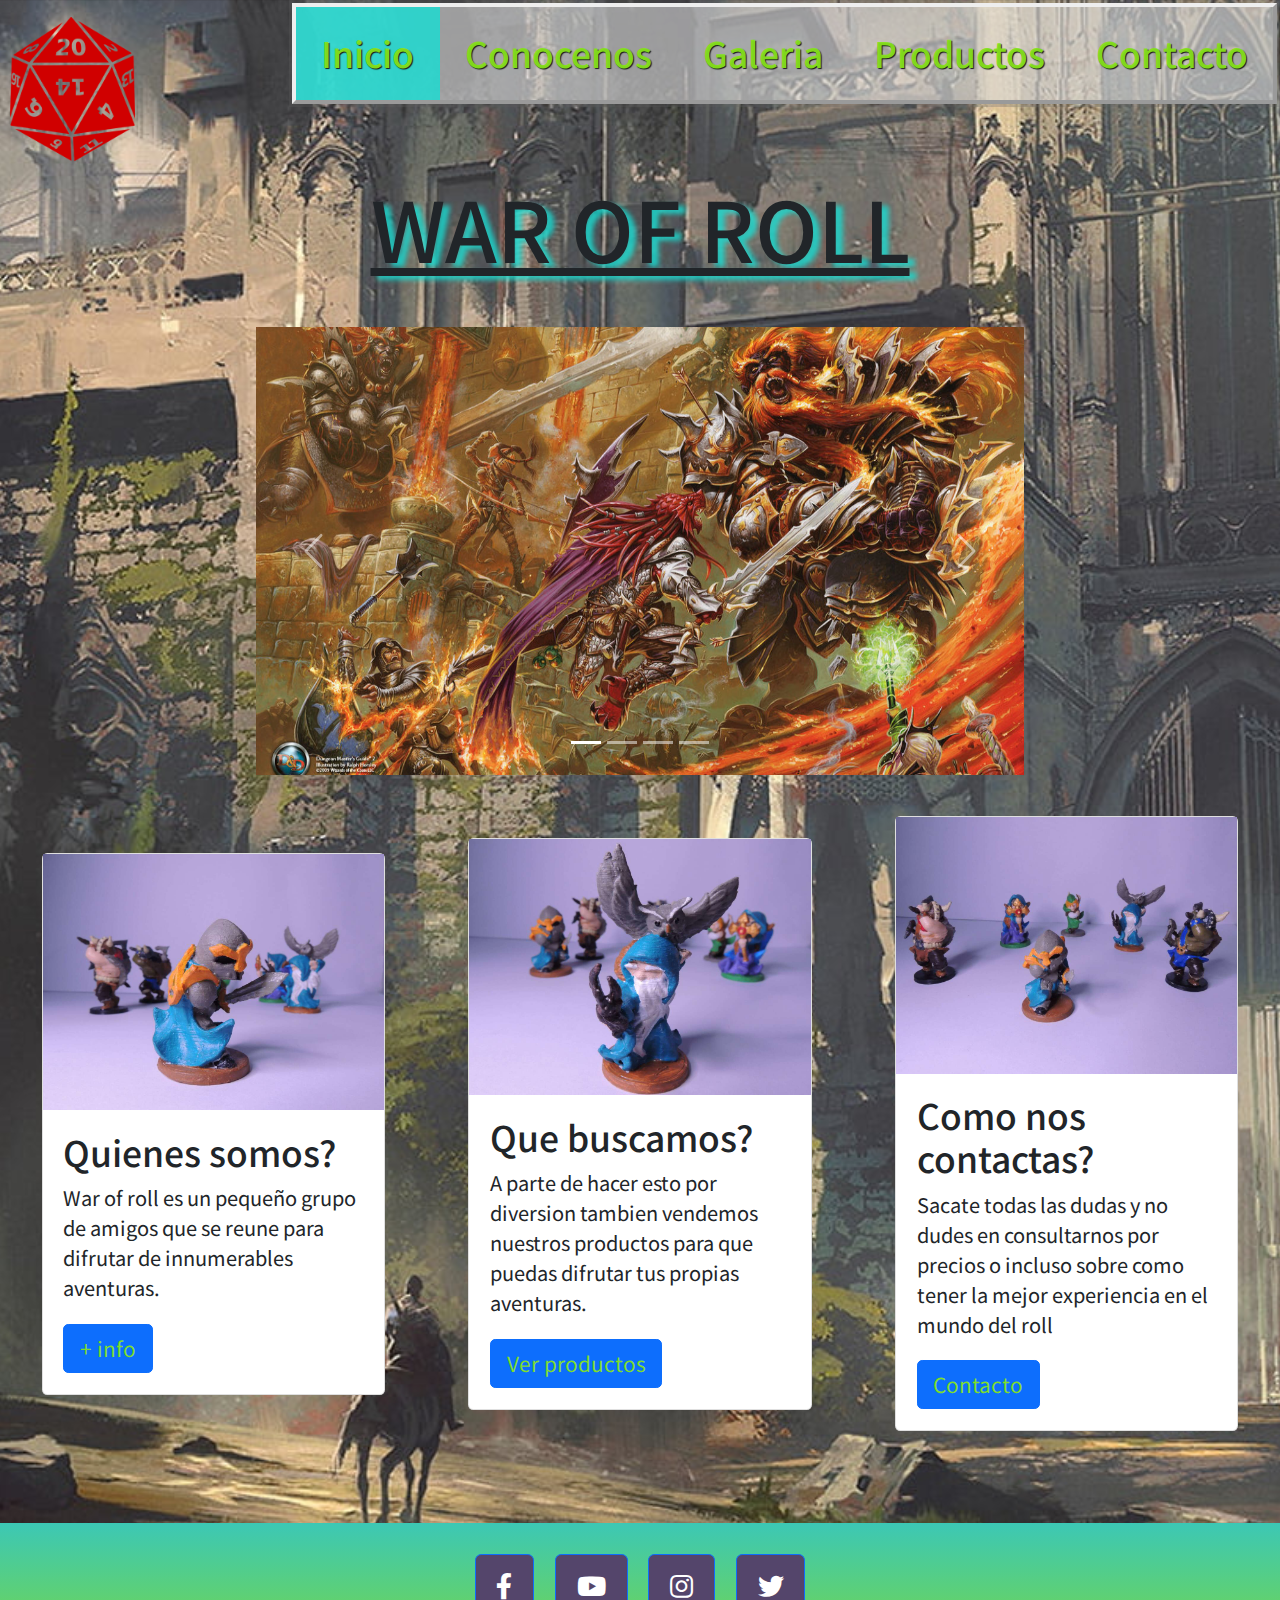
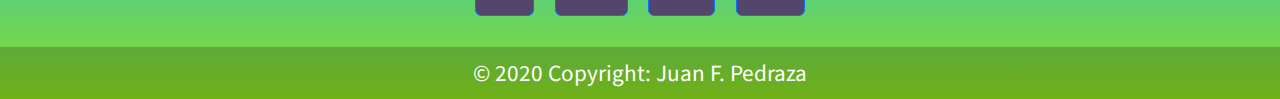
==== index.html @ 994c442a "se corrigio la galeria, y se hizo mas visible su titulo" ====
<!DOCTYPE html>
<html lang="en">
<head>
<meta charset="UTF-8">
<meta http-equiv="X-UA-Compatible" content="IE=edge">
<!-- Google / Search Engine Tags -->
<meta itemprop="name" content="War of Roll - La guerra de la suerte">
<meta itemprop="description" content="Somos War of Roll, un grupo de amigos que al tirar los dados se convierten en aventureros. Te invitamos a probar suerte y conocer nuestros productos.">
<meta itemprop="image" content="https://cdn.hobbyconsolas.com/sites/navi.axelspringer.es/public/media/image/2020/11/dungeons-and-dragons-2121663.jpg">
<!-- Facebook Meta Tags -->
<meta property="og:url" content="https://polibyus.github.io/War-of-Roll/index.html">
<meta property="og:type" content="website">
<meta property="og:title" content="War of Roll - La guerra de la suerte">
<meta property="og:description" content="Somos War of Roll, un grupo de amigos que al tirar los dados se convierten en aventureros. Te invitamos a probar suerte y conocer nuestros productos.">
<meta property="og:image" content="https://cdn.hobbyconsolas.com/sites/navi.axelspringer.es/public/media/image/2020/11/dungeons-and-dragons-2121663.jpg">
<!-- Twitter Meta Tags -->
<meta name="twitter:card" content="summary_large_image">
<meta name="twitter:title" content="War of Roll - La guerra de la suerte">
<meta name="twitter:description" content="Somos War of Roll, un grupo de amigos que al tirar los dados se convierten en aventureros. Te invitamos a probar suerte y conocer nuestros productos.">
<meta name="twitter:image" content="https://cdn.hobbyconsolas.com/sites/navi.axelspringer.es/public/media/image/2020/11/dungeons-and-dragons-2121663.jpg">

<meta name="keywords"  content="roll, diversion, d&d, dungeons, dados, figuras, suerte, dados,azar, suerte, aventura, rpg, personaje, argentina, dungeonsanddragons, ace, adventure, tabletop, buenosaires, juegoderol, geek, boardgame, arte, photoshoot, lucky, wargame">
<meta name="viewport" content="width=device-width, initial-scale=1.0">
<!-- Bootstrap local -->
<link rel="stylesheet" href="css/bootstrap.css"> 
<!-- Mi hoja de estilo -->
<link rel="stylesheet" href="css/main.css">
<!-- Font awesome -->
<link rel="stylesheet" href="https://use.fontawesome.com/releases/v5.11.2/css/all.css">
<!-- Fuentes de google -->
<link rel="preconnect" href="https://fonts.googleapis.com">
<link rel="preconnect" href="https://fonts.gstatic.com" crossorigin>
<link href="https://fonts.googleapis.com/css2?family=Noto+Sans+JP&display=swap" rel="stylesheet">
<!-- Titulo de pestaña -->
<title>War of Roll - La Guerra de la Suerte</title> 
</head>

<body>
  <!-- Encabezado logo a la izquierda, menu a la derecha -->
      <header>
          <a  class="navbar-brand" href="index.html"> <img id="logotipo" src="img/logotipo.png" alt="Logotipo del proyecto"> </a>
          <nav class="navbar navbar-expand-lg navbar-light bg-light" id="menu-fixed" >
              <div class="fondo-transparente">                
                  <button class="navbar-toggler" type="button" data-bs-toggle="collapse" data-bs-target="#navbarNavDropdown" aria-controls="navbarNavDropdown" aria-expanded="false" aria-label="Toggle navigation">
                      <span class="navbar-toggler-icon"></span>
                  </button>
                  <div class="collapse navbar-collapse" id="navbarNavDropdown">
                      <ul class="navbar-nav">
                          <li class="nav-item active">
                              <a class="nav-link" href="index.html"> <h3 class="menu-fixed__nav">Inicio</h3> </a>
                          </li>
                          <li class="nav-item">
                              <a class="nav-link" href="html/conocenos.html"> <h3 class="menu-fixed__nav">Conocenos</h3> </a>
                          </li>
                          <li class="nav-item">
                              <a class="nav-link" href="html/media.html"> <h3 class="menu-fixed__nav">Galeria</h3> </a>
                          </li>
                          <li class="nav-item dropdown">
                              <a class="nav-link" href="#" id="navbarDropdownMenuLink" role="button" data-bs-toggle="dropdown" aria-expanded="false">
                                 <h3 class="menu-fixed__nav">Productos</h3>
                              </a>
                              <ul id="submenu" class="dropdown-menu" aria-labelledby="navbarDropdownMenuLink">
                                  <li><a class="dropdown-item" href="#"> <h3>Humanos</h3></a></li> 
                                  <li><a class="dropdown-item" href="#"> <h3>Orcos</h3> </a></li>
                                  <li><a class="dropdown-item" href="#"> <h3>Dragones</h3> </a></li>
                              </ul>                
                          </li>
                          <li class="nav-item">
                              <a class="nav-link" href="html/contacto.html"> <h3 class="menu-fixed__nav">Contacto</h3> </a></li>
                      </ul>
                  </div>
              </div>
          </nav>
  
      </header>
  <!-- Fin de encabezado -->

<h1 class="titulo" >WAR OF ROLL</h1>

<section class="section-home">
<!-- Imagen de inicio -->
<div id="carouselExampleIndicators" class="carousel slide" data-bs-ride="carousel">
    <div class="carousel-indicators">
      <button type="button" data-bs-target="#carouselExampleIndicators" data-bs-slide-to="0" class="active" aria-current="true" aria-label="Slide 1"></button>
      <button type="button" data-bs-target="#carouselExampleIndicators" data-bs-slide-to="1" aria-label="Slide 2"></button>
      <button type="button" data-bs-target="#carouselExampleIndicators" data-bs-slide-to="2" aria-label="Slide 3"></button>
      <button type="button" data-bs-target="#carouselExampleIndicators" data-bs-slide-to="3" aria-label="Slide 4"></button>
    </div>
    <div class="carousel-inner">
      <div class="carousel-item active" data-bs-interval="3000">
        <img src="img/inicio (1).png" class="d-block img-fluid" alt="Imagen pelea inicio">
      </div>
      <div class="carousel-item" data-bs-interval="3000">
        <img src="img/inicio (2).png" class="d-block img-fluid" alt="Imagen pelea inicio">
      </div>
      <div class="carousel-item" data-bs-interval="3000">
        <img src="img/inicio (3).png" class="d-block img-fluid" alt="Imagen pelea inicio">
      </div>
      <div class="carousel-item" data-bs-interval="3000">
        <img src="img/inicio (4).png" class="d-block img-fluid" alt="Imagen pelea inicio">
      </div>
    </div>
    <button class="carousel-control-prev" type="button" data-bs-target="#carouselExampleIndicators" data-bs-slide="prev">
      <span class="carousel-control-prev-icon" aria-hidden="true"></span>
      <span class="visually-hidden">Previous</span>
    </button>
    <button class="carousel-control-next" type="button" data-bs-target="#carouselExampleIndicators" data-bs-slide="next">
      <span class="carousel-control-next-icon" aria-hidden="true"></span>
      <span class="visually-hidden">Next</span>
    </button>
  </div>
</section>

<!-- Cards con explicacion -->

<section class="cards-flex"> 
<div class="card card-fix";>
  <img class="img-fluid" src="img/galeria/img (1).jpg" alt="Imagen tarjeta quienes somos?">
  <div class="card-body">
    <h3 class="card-title">Quienes somos?</h3>
    <p class="card-text">War of roll es un pequeño grupo de amigos que se reune para difrutar de innumerables aventuras.</p>
    <a href="html/conocenos.html" class="btn btn-primary" data-toggle="modal" data-target="#mas-info">+ info</a>
  </div>
</div>

<div class="card card-fix">
  <img class="img-fluid" src="img/galeria/img (2).jpg" alt="Imagen tarjeta venta">
  <div class="card-body">
    <h3 class="card-title">Que buscamos?</h3>
    <p class="card-text">A parte de hacer esto por diversion tambien vendemos nuestros productos para que puedas difrutar tus propias aventuras.</p>
    <a href="#" class="btn btn-primary">Ver productos</a>
  </div>
</div>

<div class="card card-fix">
  <img class="img-fluid" src="img/galeria/img (3).jpg" alt="Imagen tarjeta contacto">
  <div class="card-body">
    <h3 class="card-title">Como nos contactas?</h3>
    <p class="card-text">Sacate todas las dudas y no dudes en consultarnos por precios o incluso sobre como tener la mejor experiencia en el mundo del roll</p>
    <a href="html/contacto.html" class="btn btn-primary">Contacto</a>
  </div>
</div>

</section>
<!-- Pie de pagina -->
<div class="">
<footer class="text-center text-lg-start" style="background-color: #db6930;">
  <div class="container d-flex justify-content-center py-4">
    <button type="button" class="btn btn-primary btn-lg btn-floating mx-2" style="background-color: #54456b;">
      <i class="fab fa-facebook-f"></i>
    </button>
    <button type="button" class="btn btn-primary btn-lg btn-floating mx-2" style="background-color: #54456b;">
      <i class="fab fa-youtube"></i>
    </button>
    <button type="button" class="btn btn-primary btn-lg btn-floating mx-2" style="background-color: #54456b;">
      <i class="fab fa-instagram"></i>
    </button>
    <button type="button" class="btn btn-primary btn-lg btn-floating mx-2" style="background-color: #54456b;">
      <i class="fab fa-twitter"></i>
    </button>
  </div>

  <!-- Copyright -->
  <div class="text-center text-white p-2" style="background-color: rgba(0, 0, 0, 0.2);">
    © 2020 Copyright:
    <a class="text-white" href="https://github.com/Polibyus">Juan F. Pedraza</a>
  </div>
  <!-- Copyright -->
</footer>
</div>
<!-- Fin de pie de pagina -->


<!-- JS Bootstrap -->
<script src="https://cdn.jsdelivr.net/npm/@popperjs/core@2.9.3/dist/umd/popper.min.js" integrity="sha384-eMNCOe7tC1doHpGoWe/6oMVemdAVTMs2xqW4mwXrXsW0L84Iytr2wi5v2QjrP/xp" crossorigin="anonymous"></script>
<script src="https://cdn.jsdelivr.net/npm/bootstrap@5.1.0/dist/js/bootstrap.min.js" integrity="sha384-cn7l7gDp0eyniUwwAZgrzD06kc/tftFf19TOAs2zVinnD/C7E91j9yyk5//jjpt/" crossorigin="anonymous"></script>


</body>
</html>
---- css/main.css ----
html {
  font-size: 130%; }

* {
  margin: 0px;
  padding: 0px; }

/* Estilo general del sitio */
body {
  background-image: url(../img/background.jpg);
  background-position: center;
  background-size: cover;
  font-family: 'Noto Sans JP', sans-serif; }

/* un fondo generico para elementos que deja ver la imagen de atras */
.fondo-transparente {
  background-color: rgba(255, 255, 255, 0.479);
  border: 4px solid;
  border-style: outset; }

/* Estilos del header y menu */
header {
  display: flex; }

/* Logo ubicado a la izquierda */
#logotipo {
  width: 125px;
  height: 144px;
  animation-name: rotarLogo;
  animation-duration: 3s;
  animation-iteration-count: infinite;
  animation-timing-function: linear;
  margin: 10px; }

/* Animacion de logotipo */
@keyframes rotarLogo {
  0% {
    transform: rotate(0deg); }
  100% {
    transform: rotate(360deg); } }

/* listado/nav para el menu */
#menu-fixed {
  margin: 0px;
  padding: 3px;
  list-style-type: none;
  display: flex;
  flex-flow: row;
  position: absolute;
  top: 0%;
  right: 0%; }

.menu-fixed__nav {
  color: rgba(135, 228, 28, 0.938);
  margin: 15px;
  text-shadow: 1px 1px 1px #181818; }

#menu-fixed li:hover {
  color: rgba(135, 228, 28, 0.938);
  background-color: rgba(24, 221, 211, 0.815);
  text-shadow: 1px 1px 1px #181818; }

#submenu ul {
  padding: 10px;
  list-style-type: none;
  background-color: rgba(24, 221, 211, 0.815);
  display: none;
  position: absolute; }

#submenu ul li {
  font-size: 1em;
  padding: 10px;
  list-style-type: none;
  background-color: rgba(24, 221, 211, 0.815); }

/* Fin de menu */
/* active para hacer saber en que pag esta */
.active {
  background-color: rgba(24, 221, 211, 0.815); }

/* dejar los links sin subrayado */
a {
  text-decoration: none; }

a:link {
  color: rgba(135, 228, 28, 0.938); }

a:visited {
  color: rgba(135, 228, 28, 0.938); }

/* no hacer llamativo el footer */
footer {
  background-image: linear-gradient(to bottom, rgba(24, 221, 211, 0.815), rgba(135, 228, 28, 0.938));
  margin-top: 50px; }

/* redes visibles a la izquierda */
#redes {
  flex-flow: row;
  position: fixed;
  bottom: 0%; }

/* emprolijar redes */
.logo-redes {
  padding-left: 5px;
  margin: 8px; }

.contacto {
  display: flex;
  flex-direction: column;
  flex-wrap: wrap;
  margin: 50px;
  justify-content: space-around;
  align-items: center; }

/* imagen heraldo*/
.contacto-img {
  width: 100%;
  height: 100%; }

.container-contact {
  background: #faf3f3;
  box-sizing: border-box;
  border-radius: 20px; }

@media all and (min-width: 320px) {
  .container-contact {
    width: 100%; } }

@media all and (min-width: 768px) {
  .container-contact {
    width: 80%; } }

@media all and (min-width: 1024px) {
  .container-contact {
    width: 50%; } }

.text-muted {
  font-size: 13px;
  font-weight: bold; }

.form-title {
  font-weight: bold; }

.form-group label {
  font-size: 11px;
  font-weight: bold;
  padding-left: 5px;
  color: #828282; }

.form-control {
  border: none;
  border-radius: 20px;
  background: rgba(165, 147, 69, 0.075);
  box-shadow: 0px 1px 1px 1px rgba(0, 0, 0, 0.2); }

.btn-c {
  width: 100%;
  font-size: 12px;
  margin-top: 10px;
  background-color: rgba(56, 147, 243, 0.67);
  text-align: center;
  border-radius: 5px; }

.form-control:focus {
  color: #495057;
  border-color: #faf3f3;
  outline: 0;
  box-shadow: 0 1px 1px 1px rgba(0, 123, 255, 0.25); }

ul {
  list-style: none;
  display: flex;
  flex-wrap: wrap;
  padding: 0%;
  margin: 0%; }

.social-contact {
  margin: 20px; }

.social-icon {
  margin: 5px;
  height: 70px;
  width: 70px;
  display: flex;
  justify-content: center;
  align-items: center;
  color: #fff;
  font-size: 27px;
  cursor: pointer; }

.social-twitter {
  background-color: #55acee; }

.social-facebook {
  background-color: #3b5999; }

.social-linkedin {
  background-color: #0077B5; }

.social-google {
  background-color: #dd4b39; }

.social-instagram {
  background-color: #dd4b39; }

.social-icon i {
  transition: 0.4s all; }

.social-icon:hover i {
  transform: scale(1.4); }

@media all and (min-width: 320px) {
  .section-info {
    display: flex;
    flex-direction: column;
    align-items: center; }
  .section-info__description {
    margin: 0px;
    width: 70%;
    display: flex;
    flex-direction: column;
    align-items: center; } }

@media all and (min-width: 768px) {
  .section-info {
    display: flex;
    flex-direction: column;
    align-items: center; }
  .section-info__description {
    margin: 2rem;
    width: 50%;
    display: flex;
    flex-direction: column;
    align-items: center; } }

@media all and (min-width: 1024px) {
  .section-info {
    display: flex;
    flex-direction: row;
    justify-content: space-around;
    align-items: center; }
  .section-info__description {
    width: 50%;
    display: flex;
    flex-direction: column;
    align-items: center; } }

.section-info__img {
  width: 200px;
  height: 200px;
  border-radius: 200px;
  transition: all 1s; }

.section-info__img:hover {
  width: 250px;
  height: 250px; }

.section-info__text {
  padding: 5px;
  background-color: rgba(62, 143, 168, 0.616);
  border: 2px solid black;
  margin: 10px; }

/* fin de personajes */
/* estilo al boton de volver atras */
.boton-home {
  color: #faf3f3;
  font-size: 0.8em;
  margin: 20px;
  background-color: rgba(24, 221, 211, 0.815);
  border: 2px solid #630404;
  border-radius: 5px;
  padding: 10px;
  text-transform: uppercase;
  text-decoration: none;
  transition: all 1s; }

/* accion de mouse sobre el boton menu */
.boton-home:hover {
  font-size: 0.9em;
  background-color: rgba(0, 82, 3, 0.918); }

/* estilizar botones */
input[type=submit], [type=reset] {
  background-color: rgba(135, 228, 28, 0.938);
  color: #faf3f3;
  padding: 12px 20px;
  border: none;
  border-radius: 4px;
  margin: 3px; }

input[type=button] {
  display: none; }

#contacto_form label {
  color: #faf3f3;
  text-shadow: 2px 1px 1.5px rgba(0, 82, 3, 0.918);
  font-size: 30px;
  font-weight: 5px;
  border: none; }

input[type=text], [type=email] {
  height: 30px;
  width: 50%; }

input[type=text], [type=email]:focus {
  border: 3px solid #faf3f3; }

textarea {
  width: 100%;
  height: 150px;
  padding: 12px 20px;
  box-sizing: border-box;
  border: 2px solid #faf3f3;
  border-radius: 4px;
  background-color: #faf3f3;
  resize: none; }

/* Comienzo galeria con grid, dios me ayude (? */
.grid-galeria {
  display: grid;
  grid-auto-rows: 1fr;
  grid-gap: 5px;
  grid-auto-flow: row dense;
  margin: 20px;
  margin-bottom: 50px; }

@media all and (min-width: 320px) {
  .grid-galeria {
    grid-template-columns: repeat(2, 1fr); } }

@media all and (min-width: 768px) {
  .grid-galeria {
    grid-template-columns: repeat(3, 1fr); } }

@media all and (min-width: 1024px) {
  .grid-galeria {
    grid-template-columns: repeat(5, 1fr); } }

.grid-galeria__img {
  width: 100%;
  height: 100%;
  object-fit: cover; }

/* fin de grid */
@media (min-width: 320px) {
  h1 {
    font-size: 3em; }
  h2 {
    font-size: 1em; }
  h3 {
    font-size: 0.7em; }
  h4 {
    font-size: 0.4em; }
  h5 {
    font-size: 0.1em; }
  h6 {
    font-size: 0em; } }

@media (min-width: 768px) {
  h1 {
    font-size: 3.5em; }
  h2 {
    font-size: 1.5em; }
  h3 {
    font-size: 1.2em; }
  h4 {
    font-size: 0.9em; }
  h5 {
    font-size: 0.6em; }
  h6 {
    font-size: 0.5em; } }

@media (min-width: 1024px) {
  h1 {
    font-size: 4em; }
  h2 {
    font-size: 2em; }
  h3 {
    font-size: 1.7em; }
  h4 {
    font-size: 1.4em; }
  h5 {
    font-size: 1.1em; }
  h6 {
    font-size: 1em; } }

/* titulo principal de la pagina*/
.titulo {
  text-align: center;
  text-shadow: 7px 4px 5px rgba(24, 221, 211, 0.815);
  font-weight: 5px;
  text-decoration: underline;
  margin-bottom: 50px; }

@media (min-width: 320px) {
  p {
    font-size: 10px; } }

@media (min-width: 768px) {
  p {
    font-size: 15px; } }

@media (min-width: 1024px) {
  p {
    font-size: 20px; } }

/* Prueba de estilos en tabla */
#seccion-table {
  margin-top: 50px;
  display: flex;
  flex-direction: column;
  align-items: center; }

.seccion-table__comp {
  border: 2px solid #630404;
  background-color: rgba(255, 255, 255, 0.479);
  width: 50%;
  height: 200px;
  margin-bottom: 50px;
  text-align: center;
  border-collapse: collapse; }

.seccion-table__comp td, .tablaComparativa th {
  border: 1px solid #faf3f3;
  padding: 3px 2px; }

.seccion-table__comp tbody td {
  font-size: 1em; }

.seccion-table__comp thead {
  background: #630404; }

.seccion-table__comp thead th {
  font-size: 1em;
  font-weight: bold;
  color: #faf3f3;
  text-align: center;
  border-left: 2px solid #630404; }

.seccion-table__comp--sqins {
  list-style: square inside; }

@media all and (min-width: 768px) {
  .section-home {
    margin-right: 10%;
    margin-left: 10%; } }

@media all and (min-width: 1024px) {
  .section-home {
    margin-right: 20%;
    margin-left: 20%; } }

@media all and (min-width: 320px) {
  .cards-flex {
    display: flex;
    flex-direction: column;
    align-items: center; }
  .card-fix {
    margin: 0px;
    width: 70%; } }

@media all and (min-width: 768px) {
  .cards-flex {
    display: flex;
    flex-direction: column;
    align-items: center; }
  .card-fix {
    margin: 2rem;
    width: 50%; } }

@media all and (min-width: 1024px) {
  .cards-flex {
    display: flex;
    flex-direction: row;
    justify-content: space-around;
    align-items: center; }
  .card-fix {
    width: 33%; } }
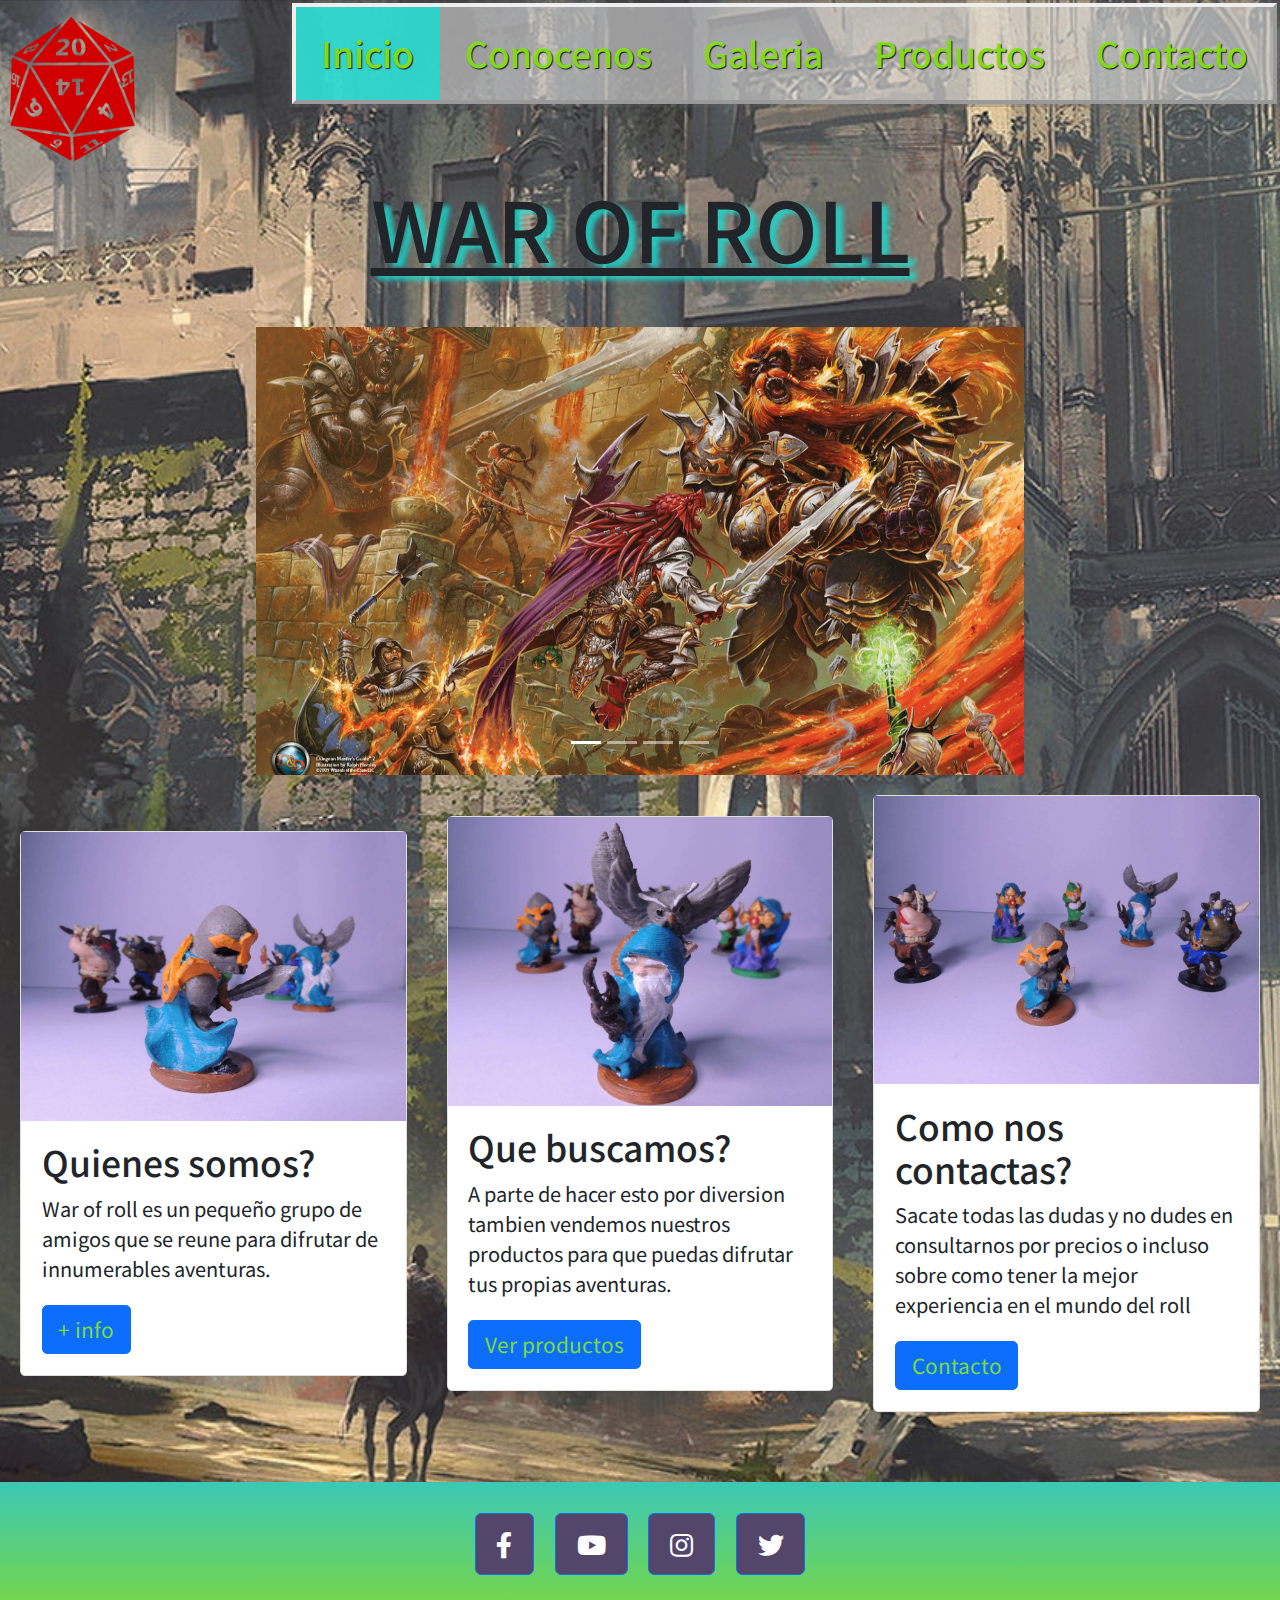
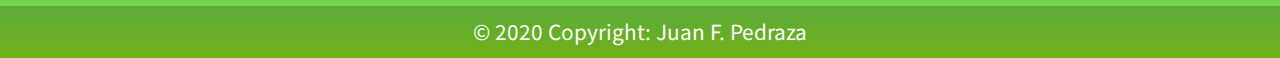
==== commit f7df1863: "solucione el problema de las tarjetas del index en responsive y se le agrego un ico a la pagina" ====
--- a/index.html
+++ b/index.html
@@ -3,6 +3,7 @@
 <head>
 <meta charset="UTF-8">
 <meta http-equiv="X-UA-Compatible" content="IE=edge">
+<link rel="shortcut icon" href="img/favicon.ico">
 <!-- Google / Search Engine Tags -->
 <meta itemprop="name" content="War of Roll - La guerra de la suerte">
 <meta itemprop="description" content="Somos War of Roll, un grupo de amigos que al tirar los dados se convierten en aventureros. Te invitamos a probar suerte y conocer nuestros productos.">
@@ -18,7 +19,6 @@
 <meta name="twitter:title" content="War of Roll - La guerra de la suerte">
 <meta name="twitter:description" content="Somos War of Roll, un grupo de amigos que al tirar los dados se convierten en aventureros. Te invitamos a probar suerte y conocer nuestros productos.">
 <meta name="twitter:image" content="https://cdn.hobbyconsolas.com/sites/navi.axelspringer.es/public/media/image/2020/11/dungeons-and-dragons-2121663.jpg">
-
 <meta name="keywords"  content="roll, diversion, d&d, dungeons, dados, figuras, suerte, dados,azar, suerte, aventura, rpg, personaje, argentina, dungeonsanddragons, ace, adventure, tabletop, buenosaires, juegoderol, geek, boardgame, arte, photoshoot, lucky, wargame">
 <meta name="viewport" content="width=device-width, initial-scale=1.0">
 <!-- Bootstrap local -->
--- a/css/main.css
+++ b/css/main.css
@@ -457,7 +457,7 @@
     flex-direction: column;
     align-items: center; }
   .card-fix {
-    margin: 0px;
+    margin: 20px;
     width: 70%; } }
 
 @media all and (min-width: 768px) {
@@ -466,7 +466,7 @@
     flex-direction: column;
     align-items: center; }
   .card-fix {
-    margin: 2rem;
+    margin: 20px;
     width: 50%; } }
 
 @media all and (min-width: 1024px) {
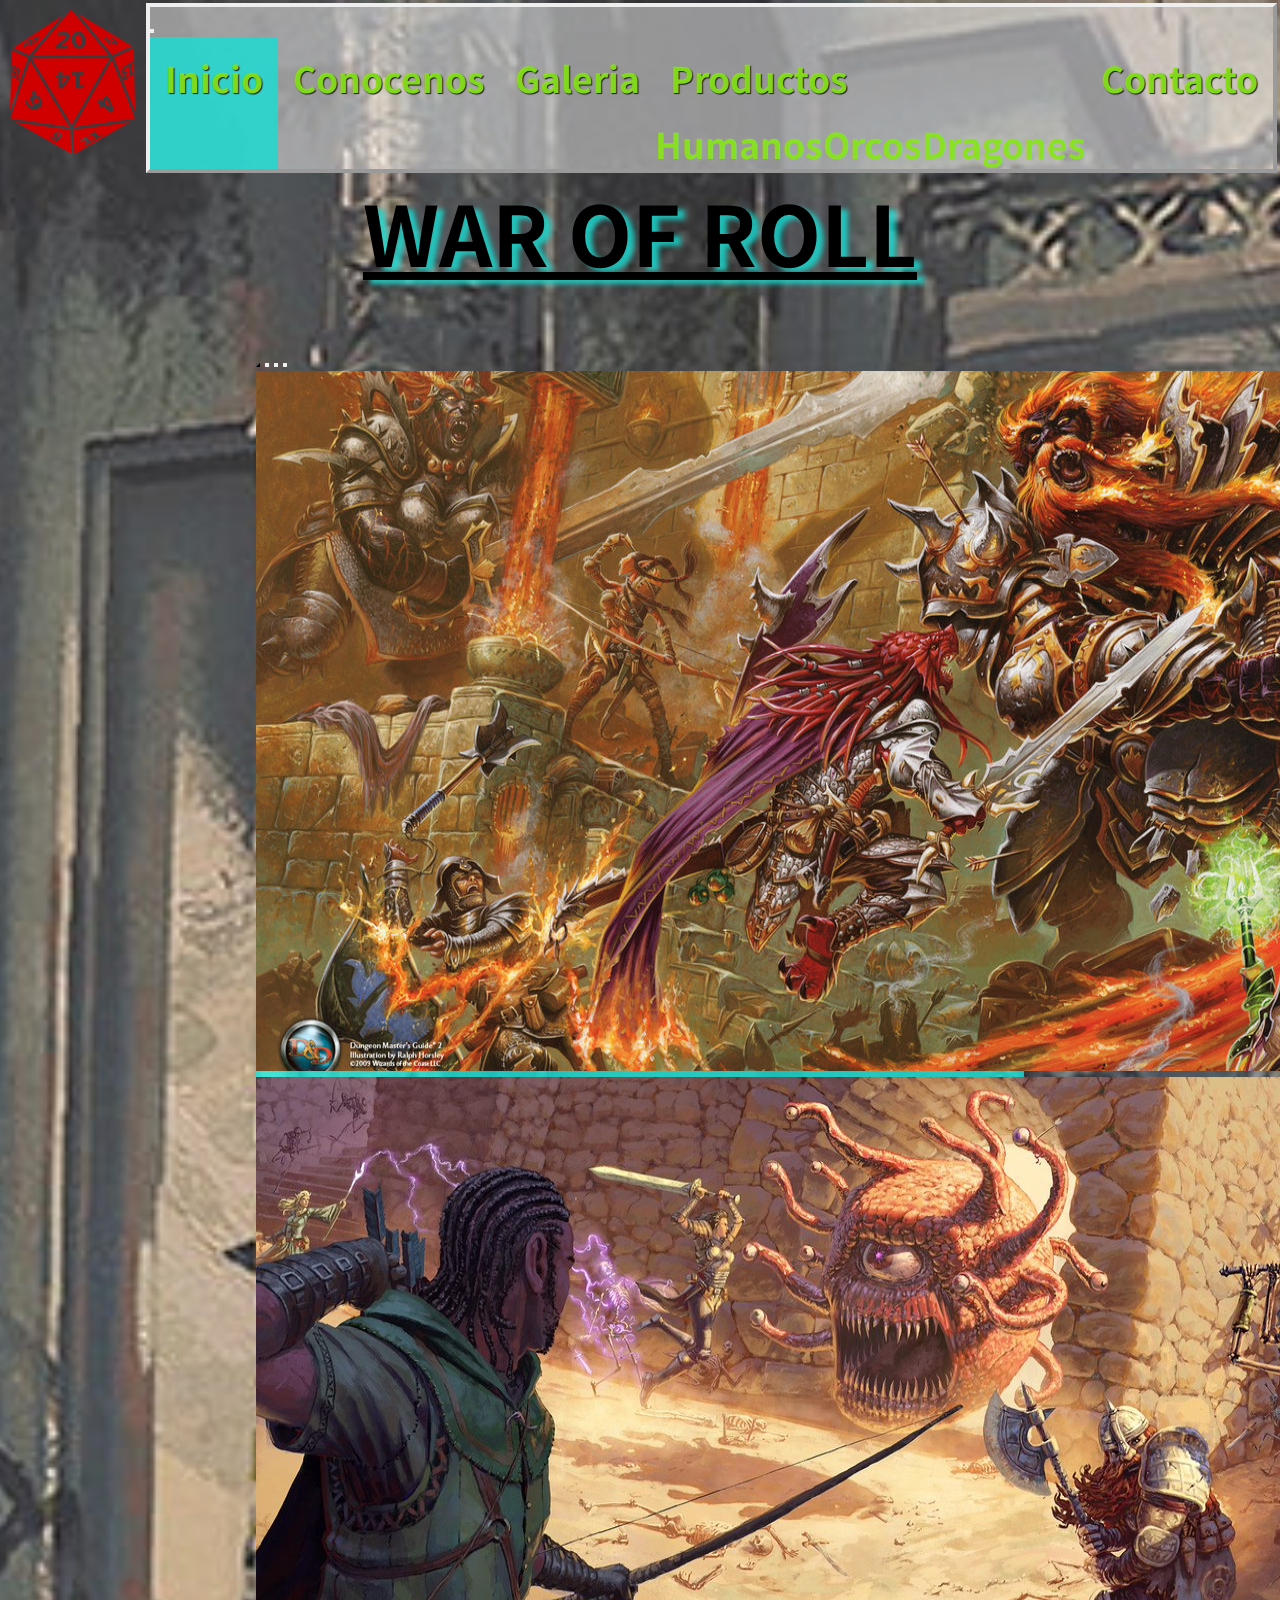
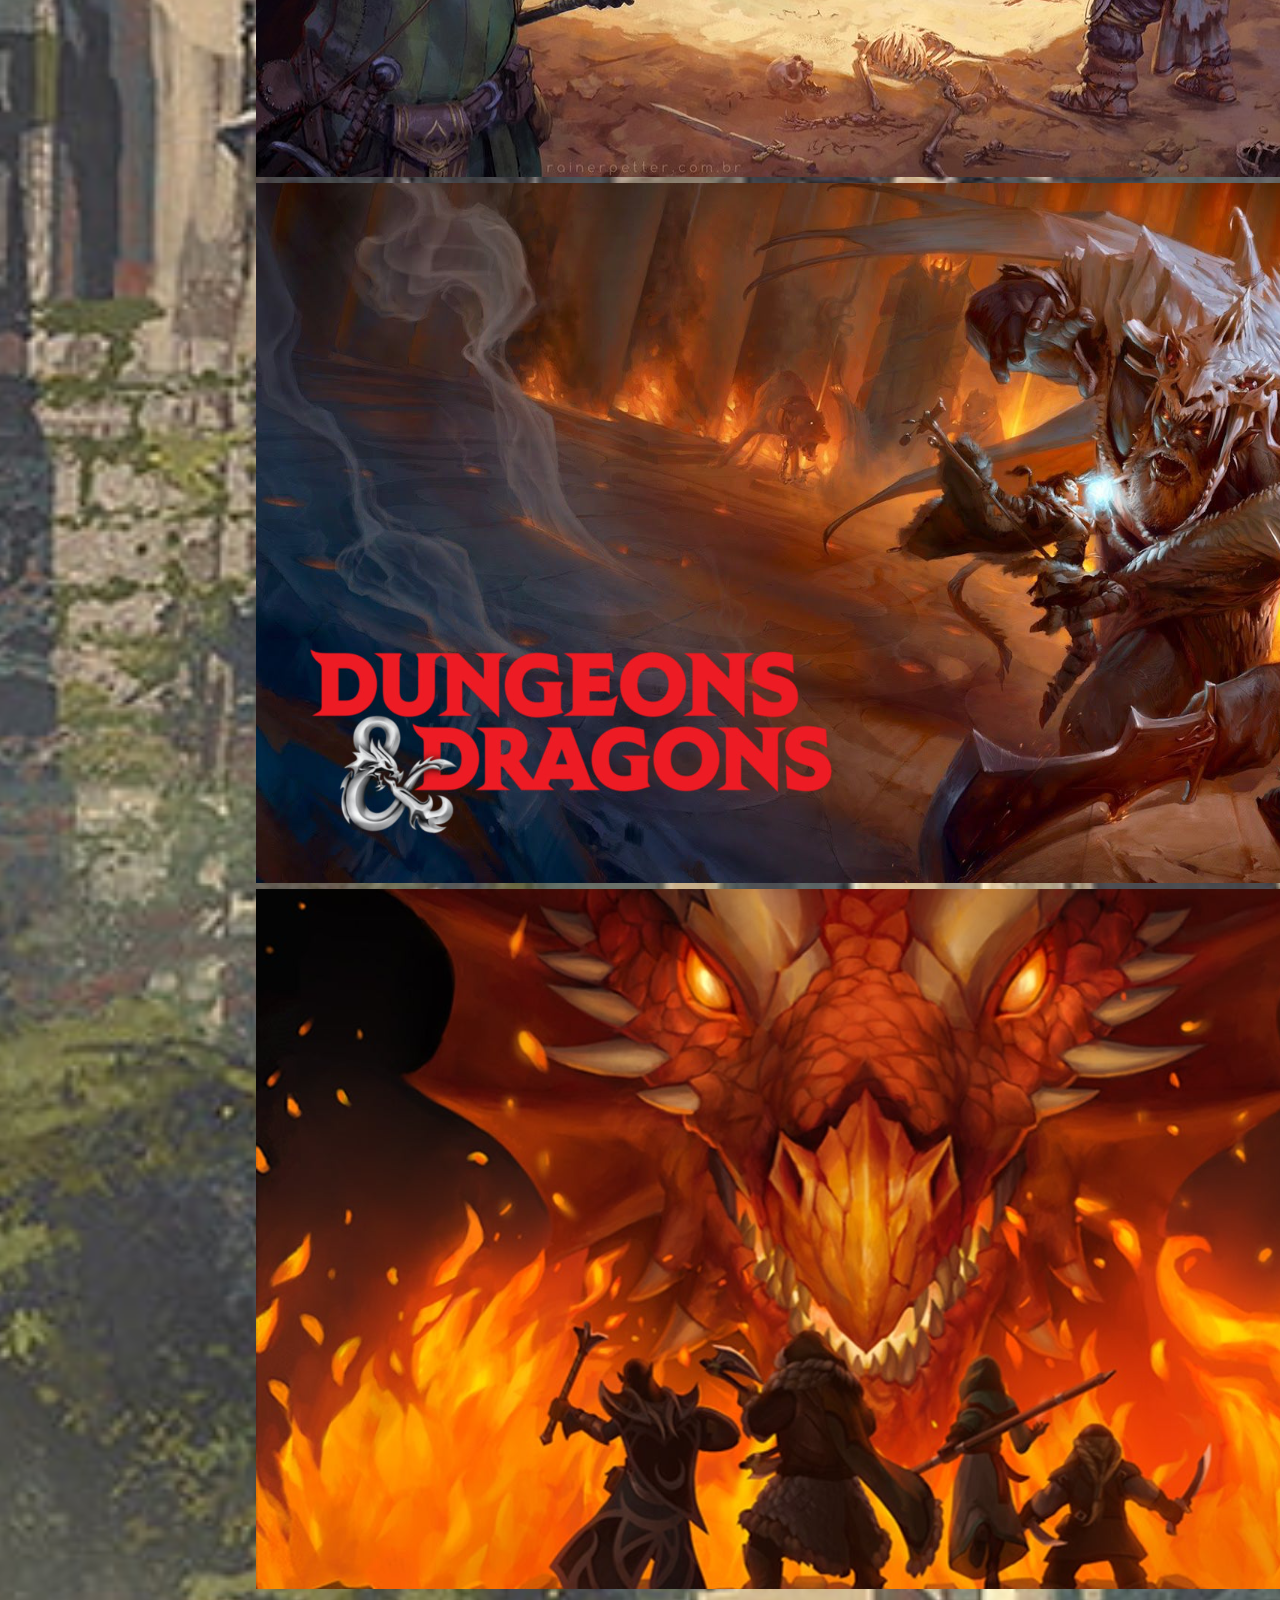
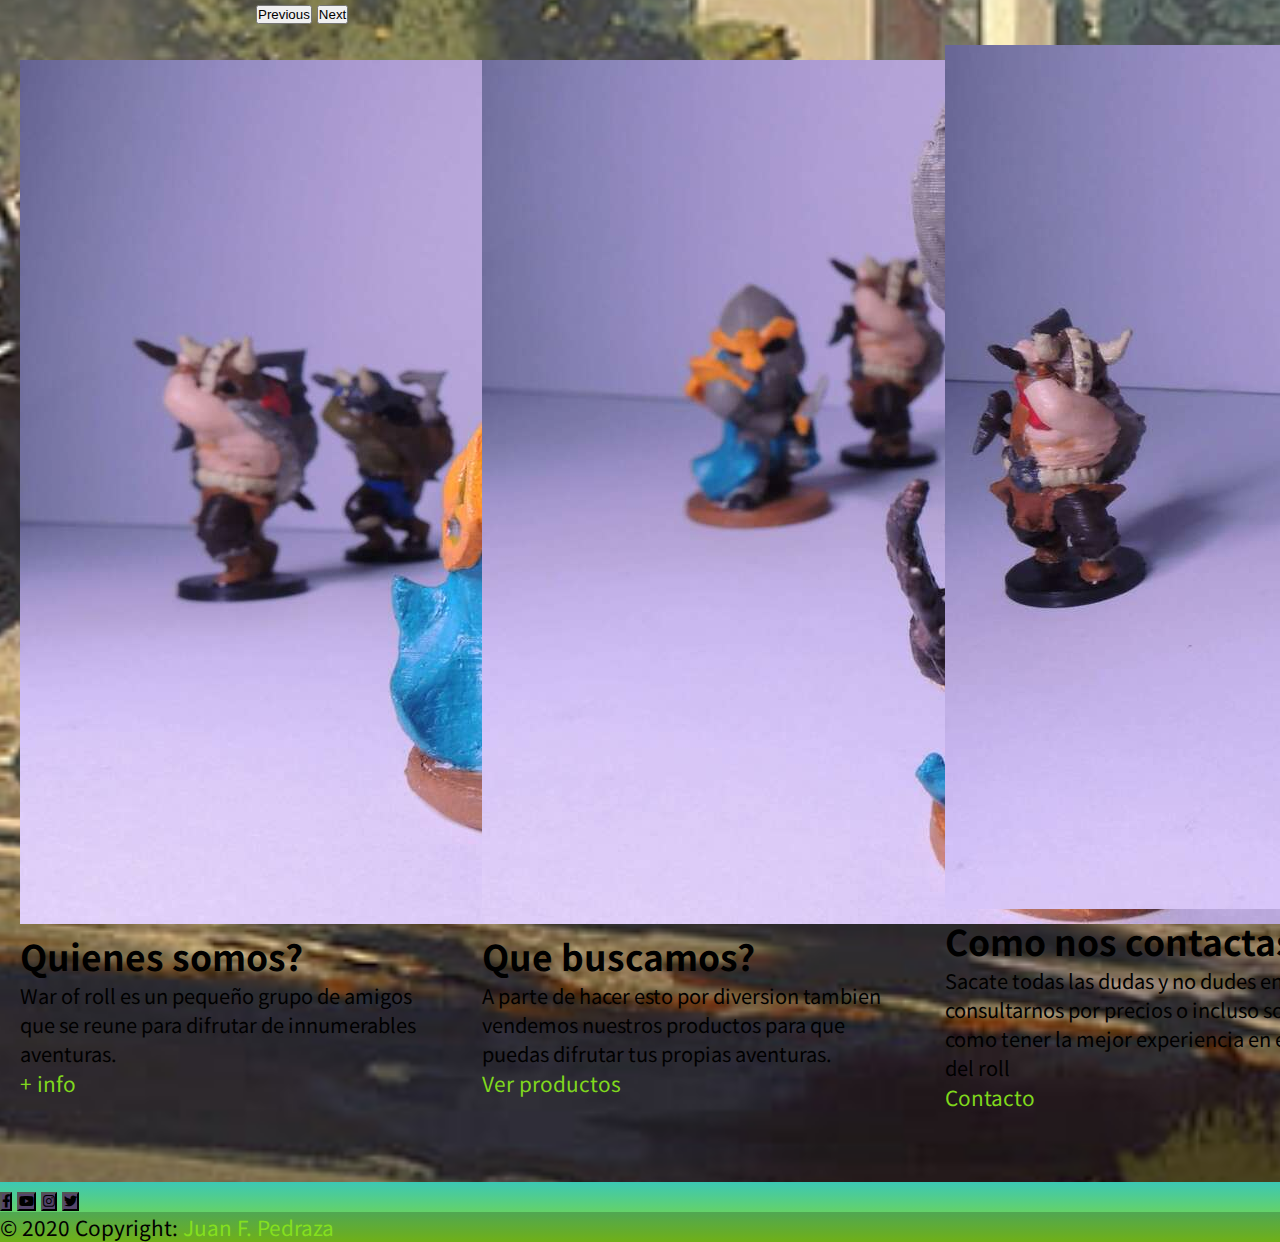
==== commit 921246c3: "se elimino el bs local y se utilizo el online" ====
--- a/index.html
+++ b/index.html
@@ -21,8 +21,8 @@
 <meta name="twitter:image" content="https://cdn.hobbyconsolas.com/sites/navi.axelspringer.es/public/media/image/2020/11/dungeons-and-dragons-2121663.jpg">
 <meta name="keywords"  content="roll, diversion, d&d, dungeons, dados, figuras, suerte, dados,azar, suerte, aventura, rpg, personaje, argentina, dungeonsanddragons, ace, adventure, tabletop, buenosaires, juegoderol, geek, boardgame, arte, photoshoot, lucky, wargame">
 <meta name="viewport" content="width=device-width, initial-scale=1.0">
-<!-- Bootstrap local -->
-<link rel="stylesheet" href="css/bootstrap.css"> 
+<!-- Bootstrap online -->
+<link href="https://cdn.jsdelivr.net/npm/bootstrap@5.0.2/dist/css/bootstrap.min.css" rel="stylesheet" integrity="sha384-EVSTQN3/azprG1Anm3QDgpJLIm9Nao0Yz1ztcQTwFspd3yD65VohhpuuCOmLASjC" crossorigin="anonymous">
 <!-- Mi hoja de estilo -->
 <link rel="stylesheet" href="css/main.css">
 <!-- Font awesome -->
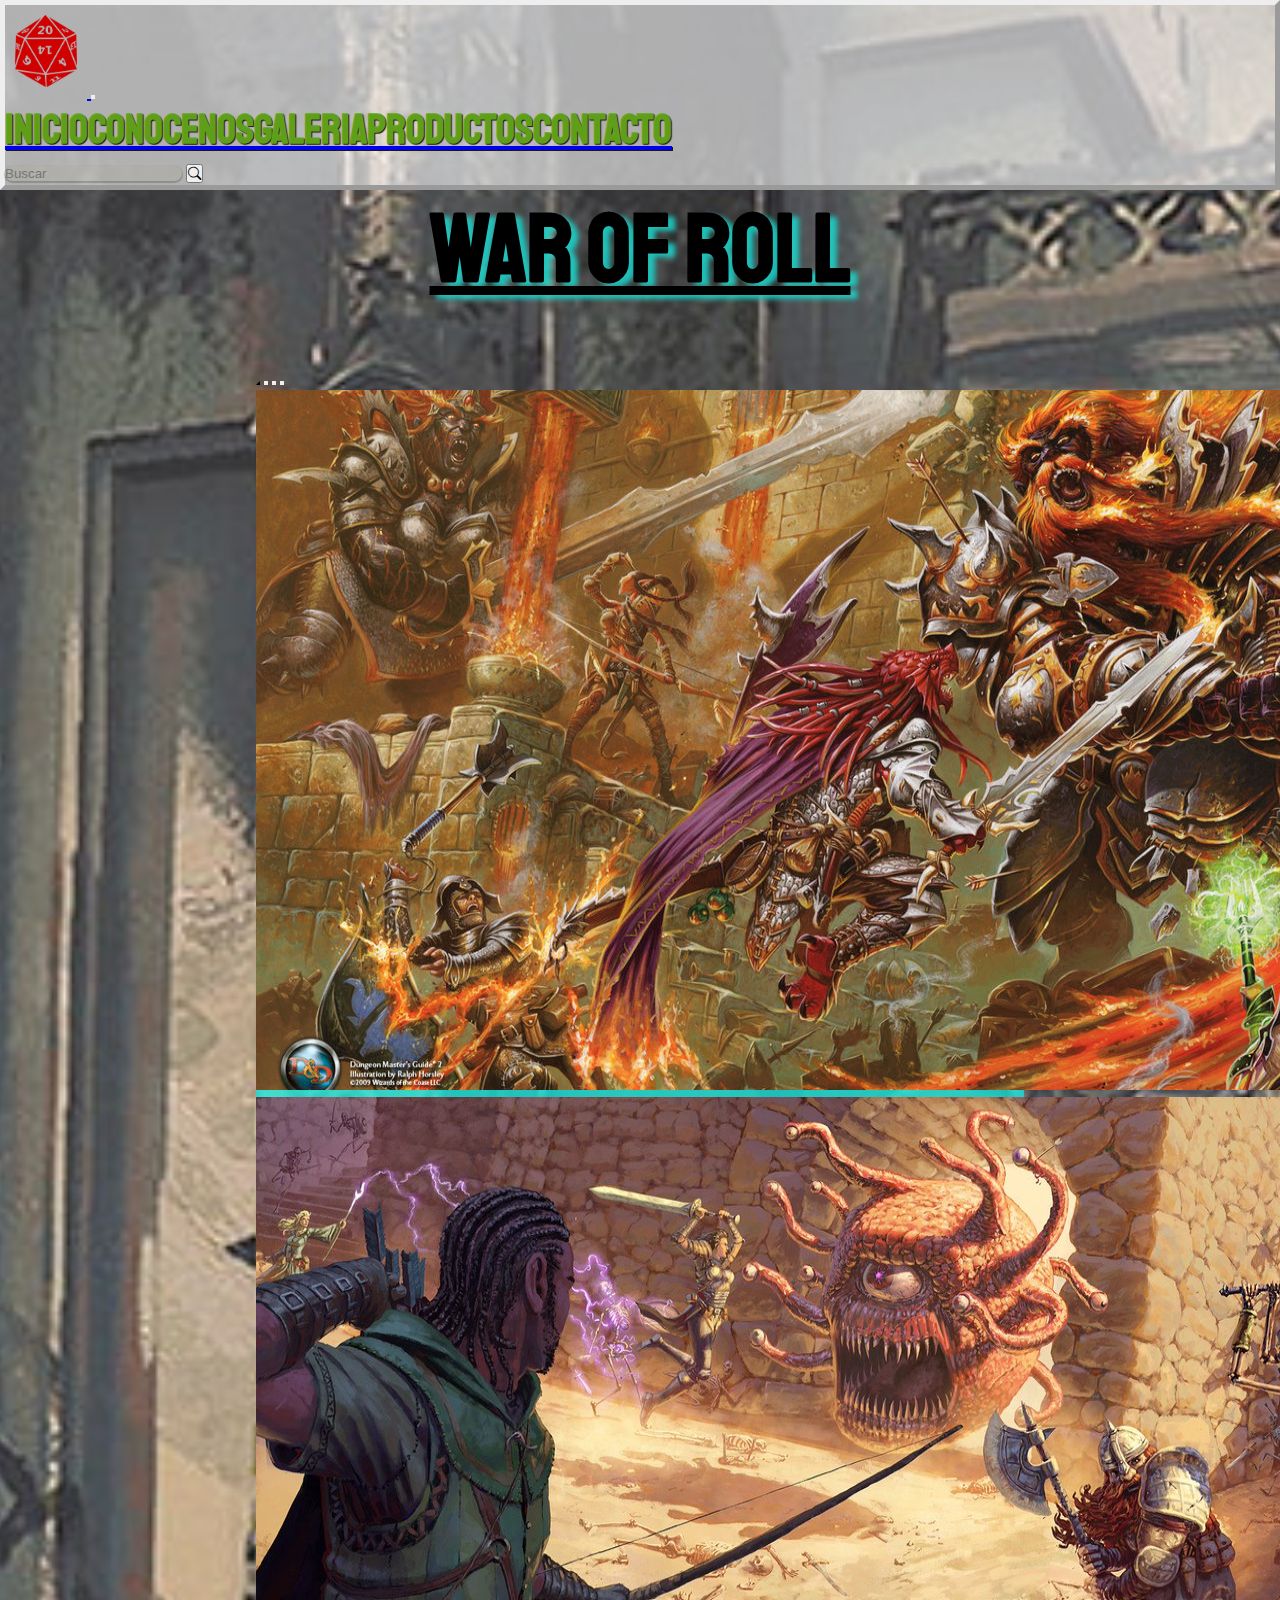
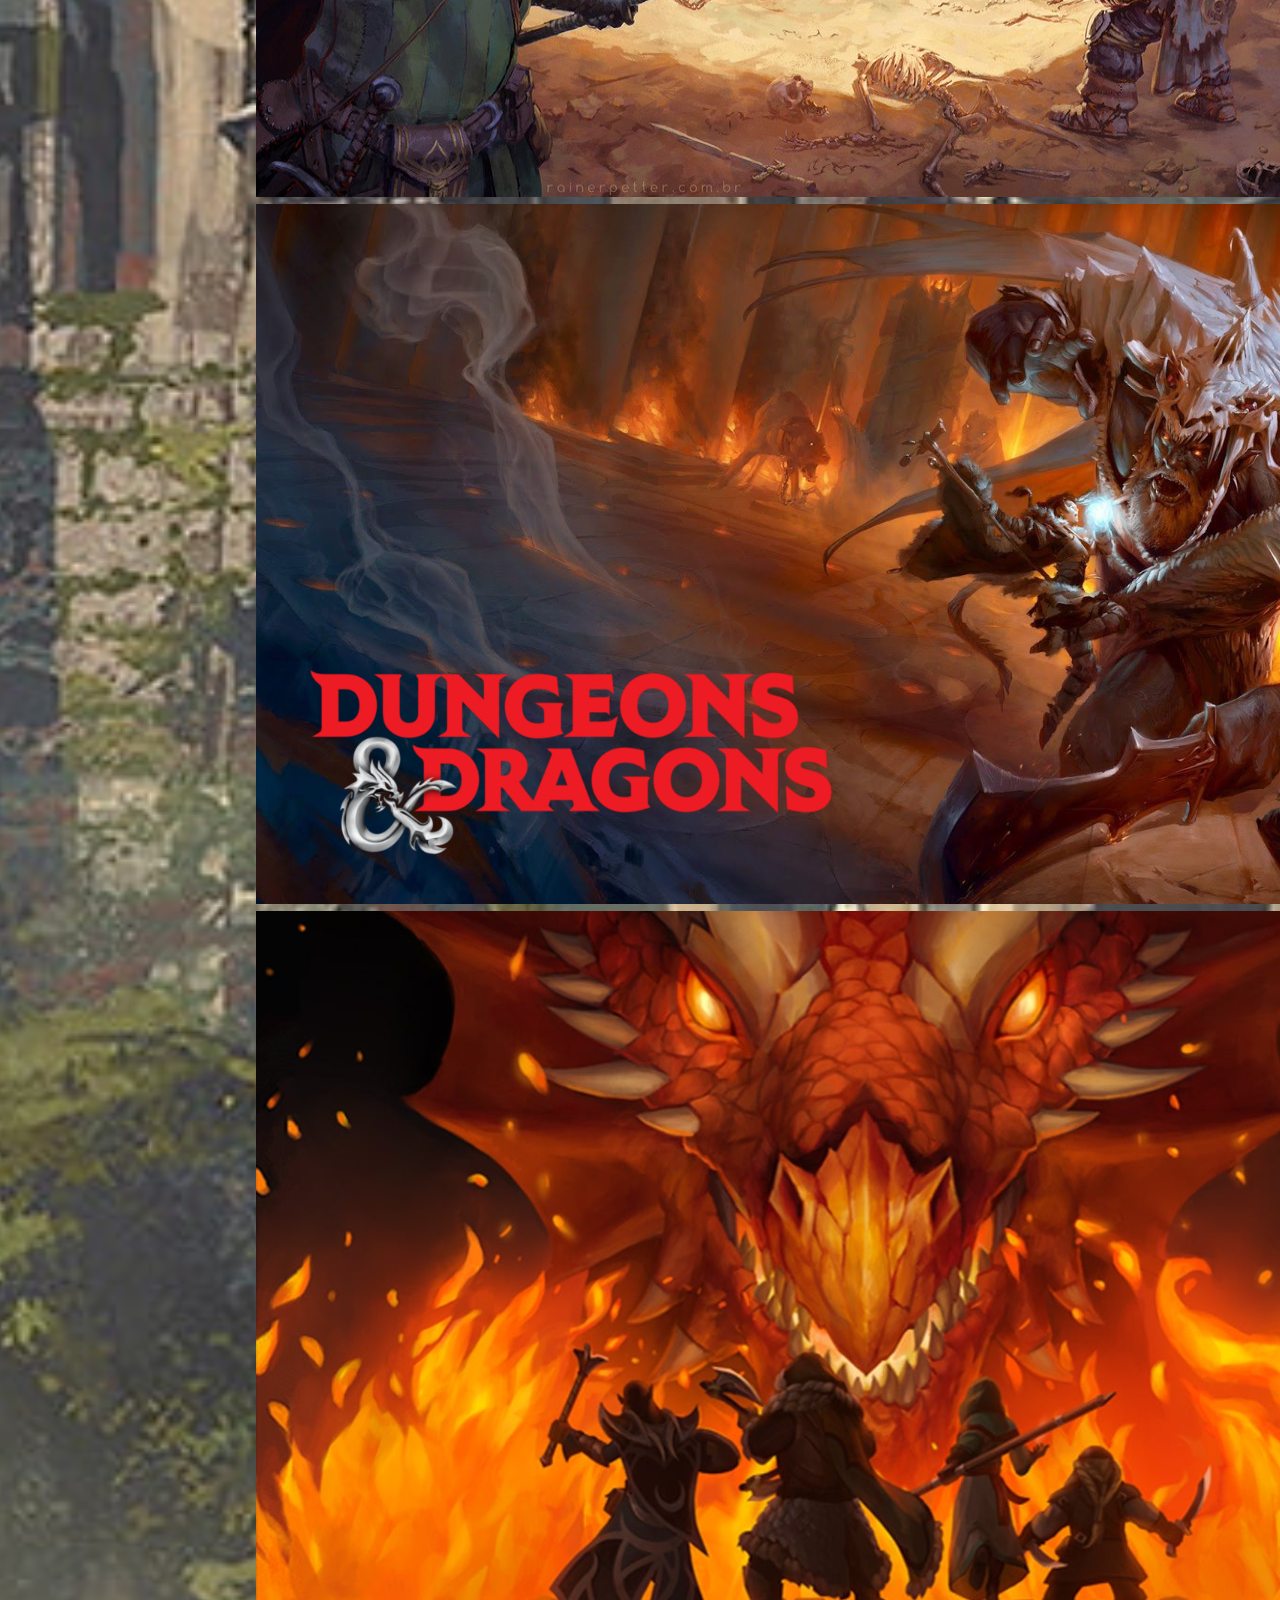
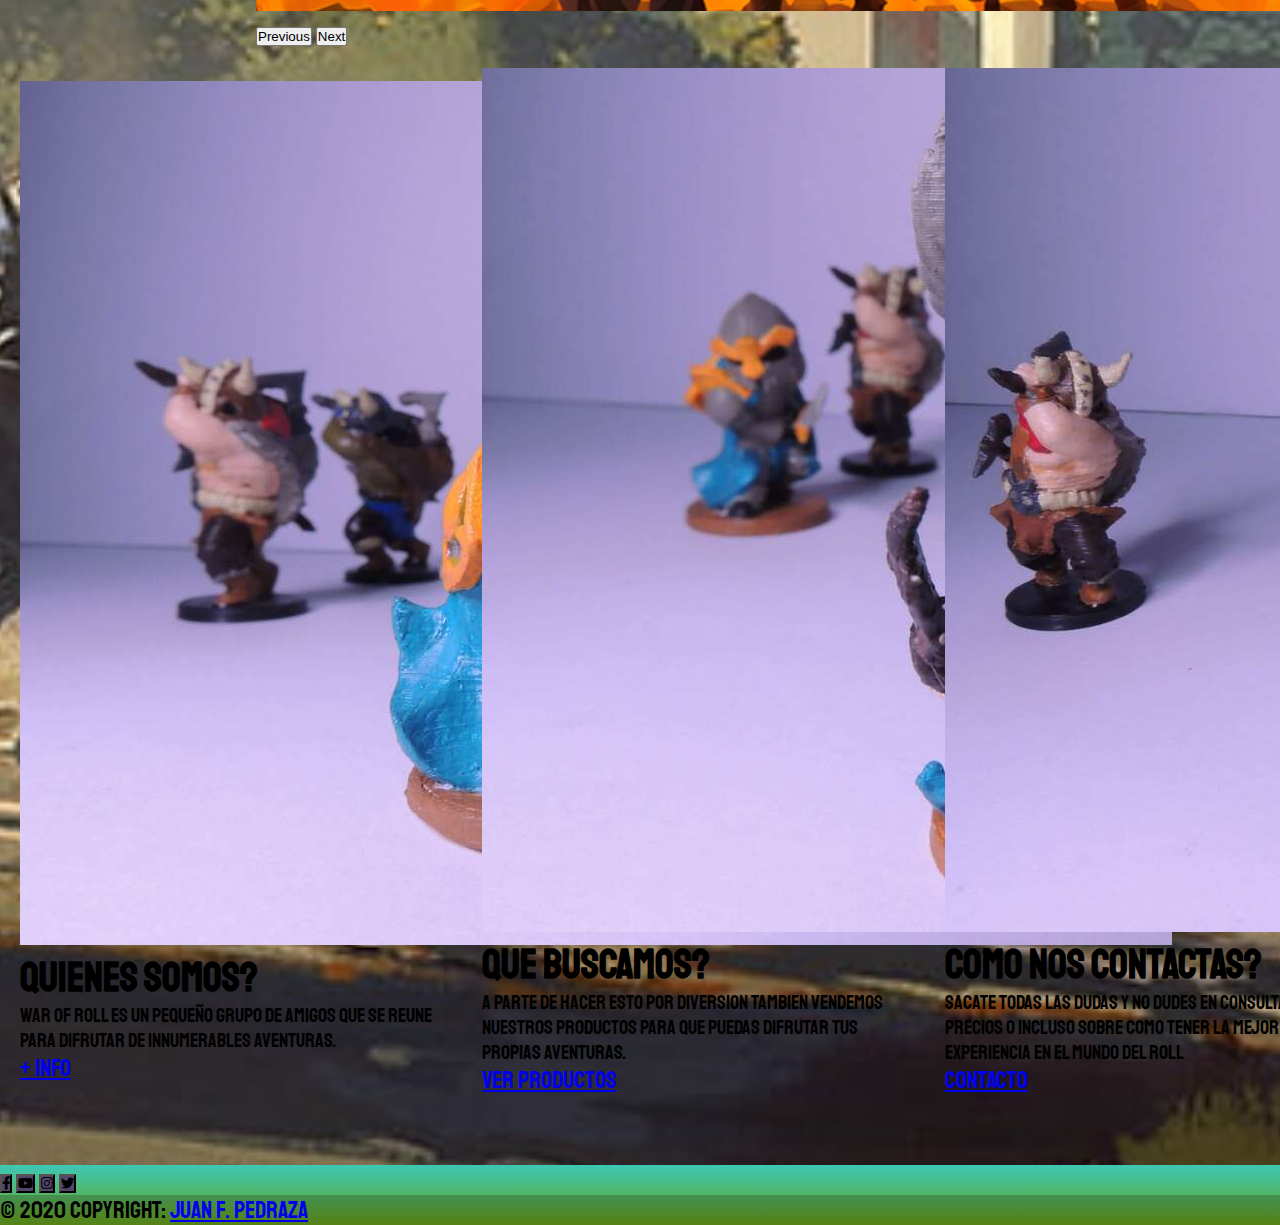
==== commit d1a5375c: "modifique el header para hacerlo responsive y correcciones menoes" ====
--- a/index.html
+++ b/index.html
@@ -3,6 +3,7 @@
 <head>
 <meta charset="UTF-8">
 <meta http-equiv="X-UA-Compatible" content="IE=edge">
+<meta name="viewport" content="width=device-width, initial-scale=1.0">
 <link rel="shortcut icon" href="img/favicon.ico">
 <!-- Google / Search Engine Tags -->
 <meta itemprop="name" content="War of Roll - La guerra de la suerte">
@@ -19,10 +20,12 @@
 <meta name="twitter:title" content="War of Roll - La guerra de la suerte">
 <meta name="twitter:description" content="Somos War of Roll, un grupo de amigos que al tirar los dados se convierten en aventureros. Te invitamos a probar suerte y conocer nuestros productos.">
 <meta name="twitter:image" content="https://cdn.hobbyconsolas.com/sites/navi.axelspringer.es/public/media/image/2020/11/dungeons-and-dragons-2121663.jpg">
+<!-- Keywords -->
 <meta name="keywords"  content="roll, diversion, d&d, dungeons, dados, figuras, suerte, dados,azar, suerte, aventura, rpg, personaje, argentina, dungeonsanddragons, ace, adventure, tabletop, buenosaires, juegoderol, geek, boardgame, arte, photoshoot, lucky, wargame">
-<meta name="viewport" content="width=device-width, initial-scale=1.0">
 <!-- Bootstrap online -->
-<link href="https://cdn.jsdelivr.net/npm/bootstrap@5.0.2/dist/css/bootstrap.min.css" rel="stylesheet" integrity="sha384-EVSTQN3/azprG1Anm3QDgpJLIm9Nao0Yz1ztcQTwFspd3yD65VohhpuuCOmLASjC" crossorigin="anonymous">
+<link href="https://cdn.jsdelivr.net/npm/bootstrap@5.1.1/dist/css/bootstrap.min.css" rel="stylesheet" integrity="sha384-F3w7mX95PdgyTmZZMECAngseQB83DfGTowi0iMjiWaeVhAn4FJkqJByhZMI3AhiU" crossorigin="anonymous">
+<!-- Bs icons -->
+<link rel="stylesheet" href="https://cdn.jsdelivr.net/npm/bootstrap-icons@1.5.0/font/bootstrap-icons.css">
 <!-- Mi hoja de estilo -->
 <link rel="stylesheet" href="css/main.css">
 <!-- Font awesome -->
@@ -30,50 +33,45 @@
 <!-- Fuentes de google -->
 <link rel="preconnect" href="https://fonts.googleapis.com">
 <link rel="preconnect" href="https://fonts.gstatic.com" crossorigin>
-<link href="https://fonts.googleapis.com/css2?family=Noto+Sans+JP&display=swap" rel="stylesheet">
+<link href="https://fonts.googleapis.com/css2?family=Staatliches&display=swap" rel="stylesheet">
 <!-- Titulo de pestaña -->
 <title>War of Roll - La Guerra de la Suerte</title> 
 </head>
+<body>
 
-<body>
-  <!-- Encabezado logo a la izquierda, menu a la derecha -->
-      <header>
-          <a  class="navbar-brand" href="index.html"> <img id="logotipo" src="img/logotipo.png" alt="Logotipo del proyecto"> </a>
-          <nav class="navbar navbar-expand-lg navbar-light bg-light" id="menu-fixed" >
-              <div class="fondo-transparente">                
-                  <button class="navbar-toggler" type="button" data-bs-toggle="collapse" data-bs-target="#navbarNavDropdown" aria-controls="navbarNavDropdown" aria-expanded="false" aria-label="Toggle navigation">
-                      <span class="navbar-toggler-icon"></span>
-                  </button>
-                  <div class="collapse navbar-collapse" id="navbarNavDropdown">
-                      <ul class="navbar-nav">
-                          <li class="nav-item active">
-                              <a class="nav-link" href="index.html"> <h3 class="menu-fixed__nav">Inicio</h3> </a>
-                          </li>
-                          <li class="nav-item">
-                              <a class="nav-link" href="html/conocenos.html"> <h3 class="menu-fixed__nav">Conocenos</h3> </a>
-                          </li>
-                          <li class="nav-item">
-                              <a class="nav-link" href="html/media.html"> <h3 class="menu-fixed__nav">Galeria</h3> </a>
-                          </li>
-                          <li class="nav-item dropdown">
-                              <a class="nav-link" href="#" id="navbarDropdownMenuLink" role="button" data-bs-toggle="dropdown" aria-expanded="false">
-                                 <h3 class="menu-fixed__nav">Productos</h3>
-                              </a>
-                              <ul id="submenu" class="dropdown-menu" aria-labelledby="navbarDropdownMenuLink">
-                                  <li><a class="dropdown-item" href="#"> <h3>Humanos</h3></a></li> 
-                                  <li><a class="dropdown-item" href="#"> <h3>Orcos</h3> </a></li>
-                                  <li><a class="dropdown-item" href="#"> <h3>Dragones</h3> </a></li>
-                              </ul>                
-                          </li>
-                          <li class="nav-item">
-                              <a class="nav-link" href="html/contacto.html"> <h3 class="menu-fixed__nav">Contacto</h3> </a></li>
-                      </ul>
-                  </div>
-              </div>
-          </nav>
-  
-      </header>
-  <!-- Fin de encabezado -->
+<!-- Encabezado -->
+<nav class="navbar navbar-expand-lg navbar-light fondo-transparente">
+  <div class="container-fluid">
+    <a  class="navbar-brand" href="index.html"> <img id="logotipo" src="img/logotipo.png" alt="Logotipo del proyecto"> </a>
+    <button class="navbar-toggler" type="button" data-bs-toggle="collapse" data-bs-target="#navbarTogglerDemo02" aria-controls="navbarTogglerDemo02" aria-expanded="false" aria-label="Toggle navigation">
+      <span class="navbar-toggler-icon"></span>
+    </button>
+    <div class="collapse navbar-collapse" id="navbarTogglerDemo02">
+      <ul class="navbar-nav me-auto mb-2 mb-lg-0">
+        <li class="nav-item">
+          <a class="nav-link active" href="index.html"> <h3 class="menu-fixed__nav">Inicio</h3> </a>
+        </li>
+        <li class="nav-item">
+          <a class="nav-link" href="html/conocenos.html"> <h3 class="menu-fixed__nav">Conocenos</h3> </a>
+        </li>
+        <li class="nav-item">
+          <a class="nav-link" href="html/media.html"> <h3 class="menu-fixed__nav">Galeria</h3> </a>
+        </li>
+        <li class="nav-item">
+          <a class="nav-link" href="html/productos.html"> <h3 class="menu-fixed__nav">Productos</h3> </a>
+        </li>
+        <li class="nav-item">
+          <a class="nav-link" href="html/contacto.html"> <h3 class="menu-fixed__nav">Contacto</h3> </a>
+        </li>
+      </ul>
+      <form class="d-flex">
+        <input class="form-control me-2" type="search" placeholder="Buscar" aria-label="Buscar">
+        <button class="btn btn-outline-success" type="submit"><i class="bi bi-search"></i></button>
+      </form>
+    </div>
+  </div>
+</nav>
+<!-- Fin de encabezado -->
 
 <h1 class="titulo" >WAR OF ROLL</h1>
 
@@ -172,8 +170,8 @@
 
 
 <!-- JS Bootstrap -->
-<script src="https://cdn.jsdelivr.net/npm/@popperjs/core@2.9.3/dist/umd/popper.min.js" integrity="sha384-eMNCOe7tC1doHpGoWe/6oMVemdAVTMs2xqW4mwXrXsW0L84Iytr2wi5v2QjrP/xp" crossorigin="anonymous"></script>
-<script src="https://cdn.jsdelivr.net/npm/bootstrap@5.1.0/dist/js/bootstrap.min.js" integrity="sha384-cn7l7gDp0eyniUwwAZgrzD06kc/tftFf19TOAs2zVinnD/C7E91j9yyk5//jjpt/" crossorigin="anonymous"></script>
+<script src="https://cdn.jsdelivr.net/npm/@popperjs/core@2.9.3/dist/umd/popper.min.js" integrity="sha384-W8fXfP3gkOKtndU4JGtKDvXbO53Wy8SZCQHczT5FMiiqmQfUpWbYdTil/SxwZgAN" crossorigin="anonymous"></script>
+<script src="https://cdn.jsdelivr.net/npm/bootstrap@5.1.1/dist/js/bootstrap.min.js" integrity="sha384-skAcpIdS7UcVUC05LJ9Dxay8AXcDYfBJqt1CJ85S/CFujBsIzCIv+l9liuYLaMQ/" crossorigin="anonymous"></script>
 
 
 </body>
--- a/css/main.css
+++ b/css/main.css
@@ -1,5 +1,5 @@
 html {
-  font-size: 130%; }
+  font-size: 150%; }
 
 * {
   margin: 0px;
@@ -10,12 +10,12 @@
   background-image: url(../img/background.jpg);
   background-position: center;
   background-size: cover;
-  font-family: 'Noto Sans JP', sans-serif; }
+  font-family: 'Staatliches', cursive; }
 
 /* un fondo generico para elementos que deja ver la imagen de atras */
 .fondo-transparente {
-  background-color: rgba(255, 255, 255, 0.479);
-  border: 4px solid;
+  background-color: rgba(255, 255, 255, 0.603);
+  border: 5px;
   border-style: outset; }
 
 /* Estilos del header y menu */
@@ -24,8 +24,8 @@
 
 /* Logo ubicado a la izquierda */
 #logotipo {
-  width: 125px;
-  height: 144px;
+  width: 62PX;
+  height: 72PX;
   animation-name: rotarLogo;
   animation-duration: 3s;
   animation-iteration-count: infinite;
@@ -41,29 +41,24 @@
 
 /* listado/nav para el menu */
 #menu-fixed {
-  margin: 0px;
-  padding: 3px;
-  list-style-type: none;
+  z-index: 8;
   display: flex;
   flex-flow: row;
-  position: absolute;
-  top: 0%;
-  right: 0%; }
+  top: 0%; }
 
 .menu-fixed__nav {
-  color: rgba(135, 228, 28, 0.938);
-  margin: 15px;
-  text-shadow: 1px 1px 1px #181818; }
+  color: rgba(100, 167, 24, 0.938);
+  text-shadow: 1px 1px 1px #181818;
+  margin: 0px;
+  padding: 0px; }
 
 #menu-fixed li:hover {
-  color: rgba(135, 228, 28, 0.938);
-  background-color: rgba(24, 221, 211, 0.815);
-  text-shadow: 1px 1px 1px #181818; }
+  color: rgba(100, 167, 24, 0.938);
+  background-color: rgba(24, 221, 211, 0.815); }
 
 #submenu ul {
   padding: 10px;
   list-style-type: none;
-  background-color: rgba(24, 221, 211, 0.815);
   display: none;
   position: absolute; }
 
@@ -78,19 +73,9 @@
 .active {
   background-color: rgba(24, 221, 211, 0.815); }
 
-/* dejar los links sin subrayado */
-a {
-  text-decoration: none; }
-
-a:link {
-  color: rgba(135, 228, 28, 0.938); }
-
-a:visited {
-  color: rgba(135, 228, 28, 0.938); }
-
 /* no hacer llamativo el footer */
 footer {
-  background-image: linear-gradient(to bottom, rgba(24, 221, 211, 0.815), rgba(135, 228, 28, 0.938));
+  background-image: linear-gradient(to bottom, rgba(24, 221, 211, 0.815), rgba(100, 167, 24, 0.938));
   margin-top: 50px; }
 
 /* redes visibles a la izquierda */
@@ -118,7 +103,7 @@
   height: 100%; }
 
 .container-contact {
-  background: #faf3f3;
+  background: #faffe0;
   box-sizing: border-box;
   border-radius: 20px; }
 
@@ -163,7 +148,7 @@
 
 .form-control:focus {
   color: #495057;
-  border-color: #faf3f3;
+  border-color: #faffe0;
   outline: 0;
   box-shadow: 0 1px 1px 1px rgba(0, 123, 255, 0.25); }
 
@@ -264,7 +249,7 @@
 /* fin de personajes */
 /* estilo al boton de volver atras */
 .boton-home {
-  color: #faf3f3;
+  color: #faffe0;
   font-size: 0.8em;
   margin: 20px;
   background-color: rgba(24, 221, 211, 0.815);
@@ -278,12 +263,12 @@
 /* accion de mouse sobre el boton menu */
 .boton-home:hover {
   font-size: 0.9em;
-  background-color: rgba(0, 82, 3, 0.918); }
+  background-color: rgba(3, 61, 5, 0.918); }
 
 /* estilizar botones */
 input[type=submit], [type=reset] {
-  background-color: rgba(135, 228, 28, 0.938);
-  color: #faf3f3;
+  background-color: rgba(100, 167, 24, 0.938);
+  color: #faffe0;
   padding: 12px 20px;
   border: none;
   border-radius: 4px;
@@ -293,8 +278,8 @@
   display: none; }
 
 #contacto_form label {
-  color: #faf3f3;
-  text-shadow: 2px 1px 1.5px rgba(0, 82, 3, 0.918);
+  color: #faffe0;
+  text-shadow: 2px 1px 1.5px rgba(3, 61, 5, 0.918);
   font-size: 30px;
   font-weight: 5px;
   border: none; }
@@ -304,16 +289,16 @@
   width: 50%; }
 
 input[type=text], [type=email]:focus {
-  border: 3px solid #faf3f3; }
+  border: 3px solid #faffe0; }
 
 textarea {
   width: 100%;
   height: 150px;
   padding: 12px 20px;
   box-sizing: border-box;
-  border: 2px solid #faf3f3;
+  border: 2px solid #faffe0;
   border-radius: 4px;
-  background-color: #faf3f3;
+  background-color: #faffe0;
   resize: none; }
 
 /* Comienzo galeria con grid, dios me ayude (? */
@@ -414,7 +399,7 @@
 
 .seccion-table__comp {
   border: 2px solid #630404;
-  background-color: rgba(255, 255, 255, 0.479);
+  background-color: rgba(255, 255, 255, 0.603);
   width: 50%;
   height: 200px;
   margin-bottom: 50px;
@@ -422,7 +407,7 @@
   border-collapse: collapse; }
 
 .seccion-table__comp td, .tablaComparativa th {
-  border: 1px solid #faf3f3;
+  border: 1px solid #faffe0;
   padding: 3px 2px; }
 
 .seccion-table__comp tbody td {
@@ -434,7 +419,7 @@
 .seccion-table__comp thead th {
   font-size: 1em;
   font-weight: bold;
-  color: #faf3f3;
+  color: #faffe0;
   text-align: center;
   border-left: 2px solid #630404; }
 
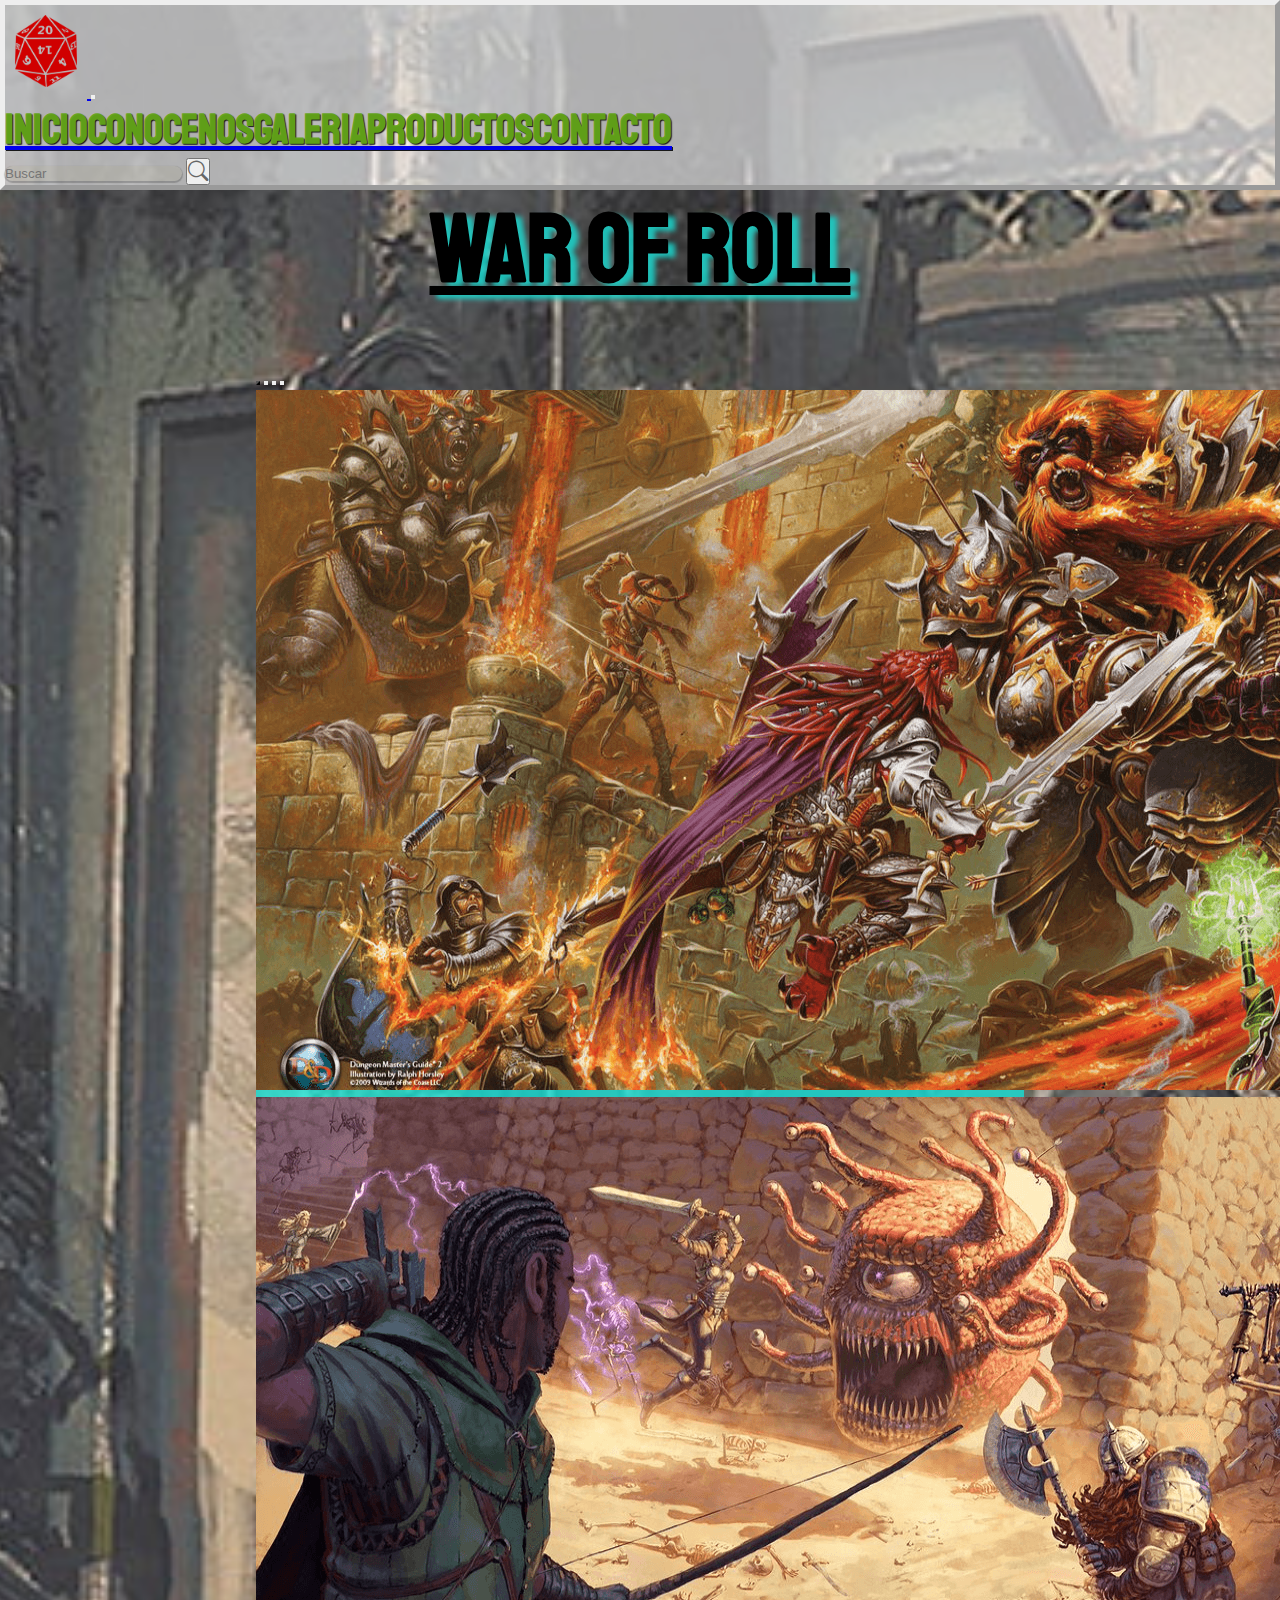
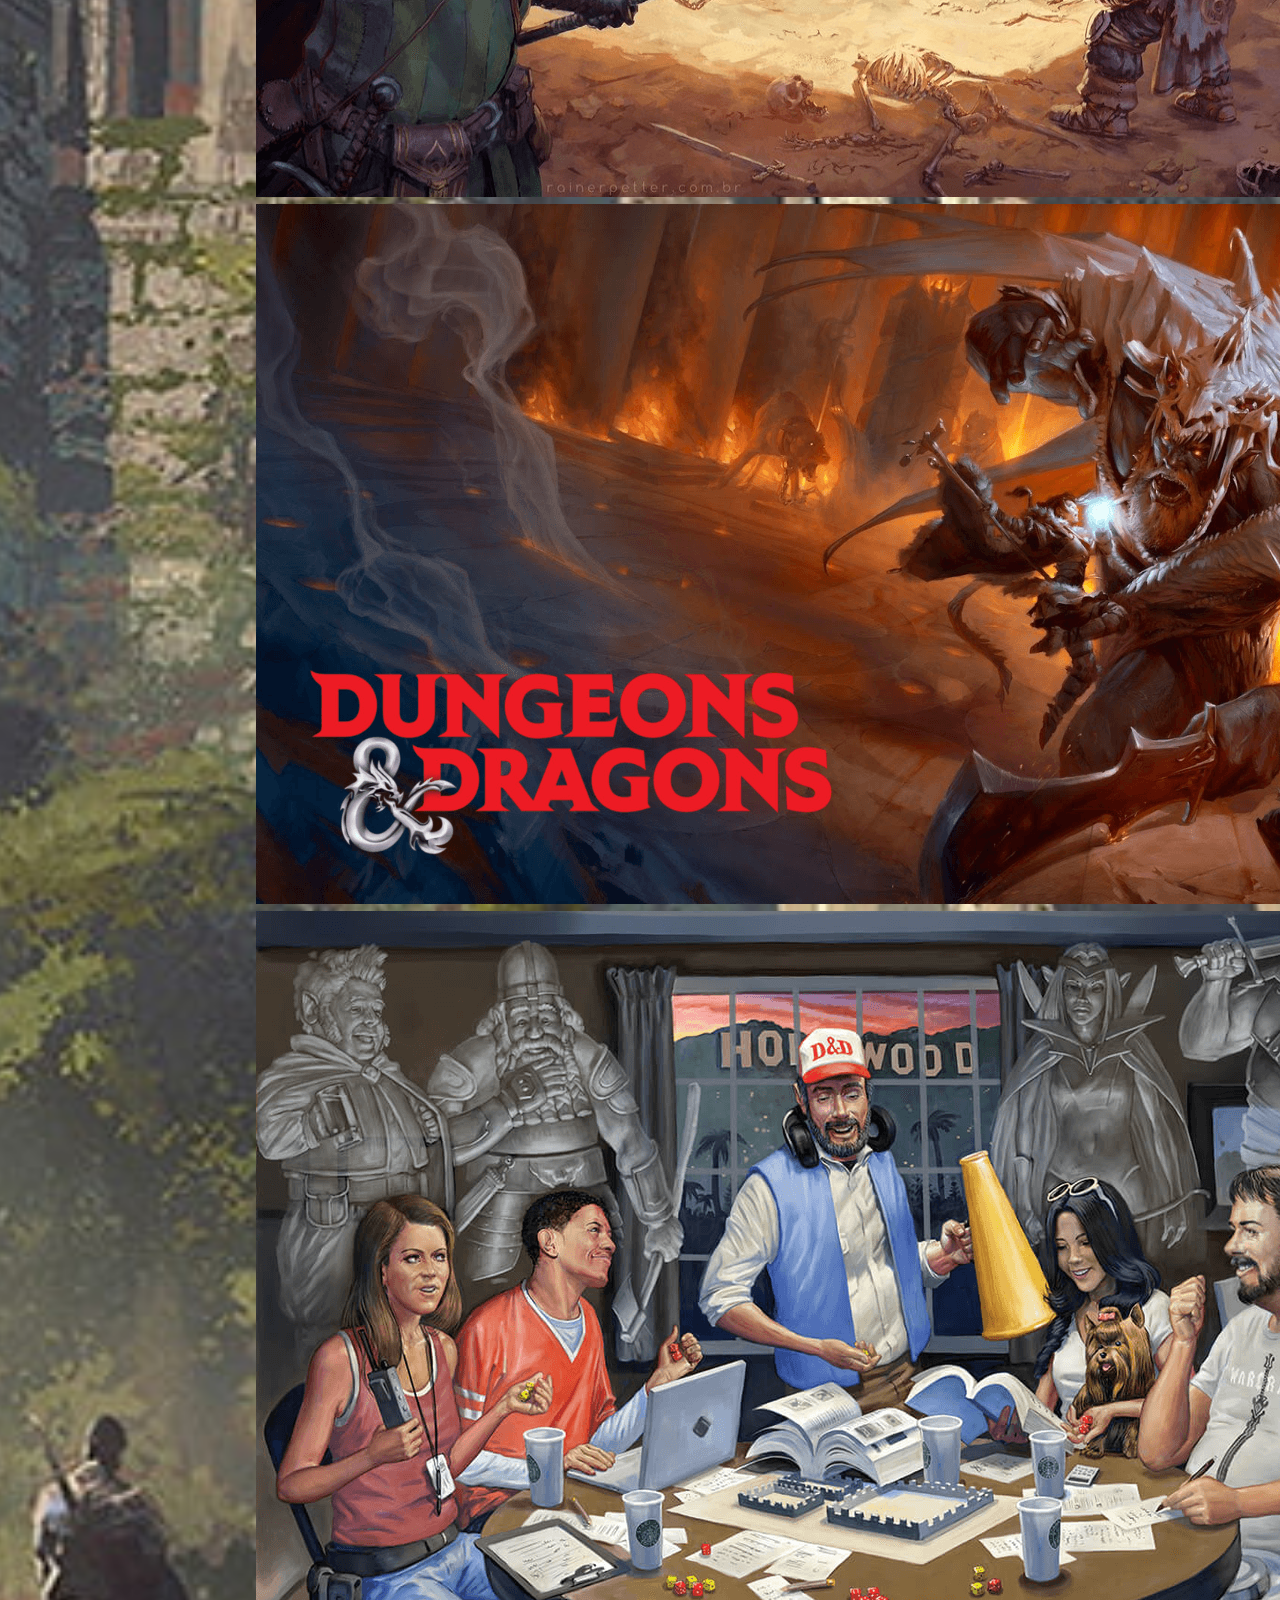
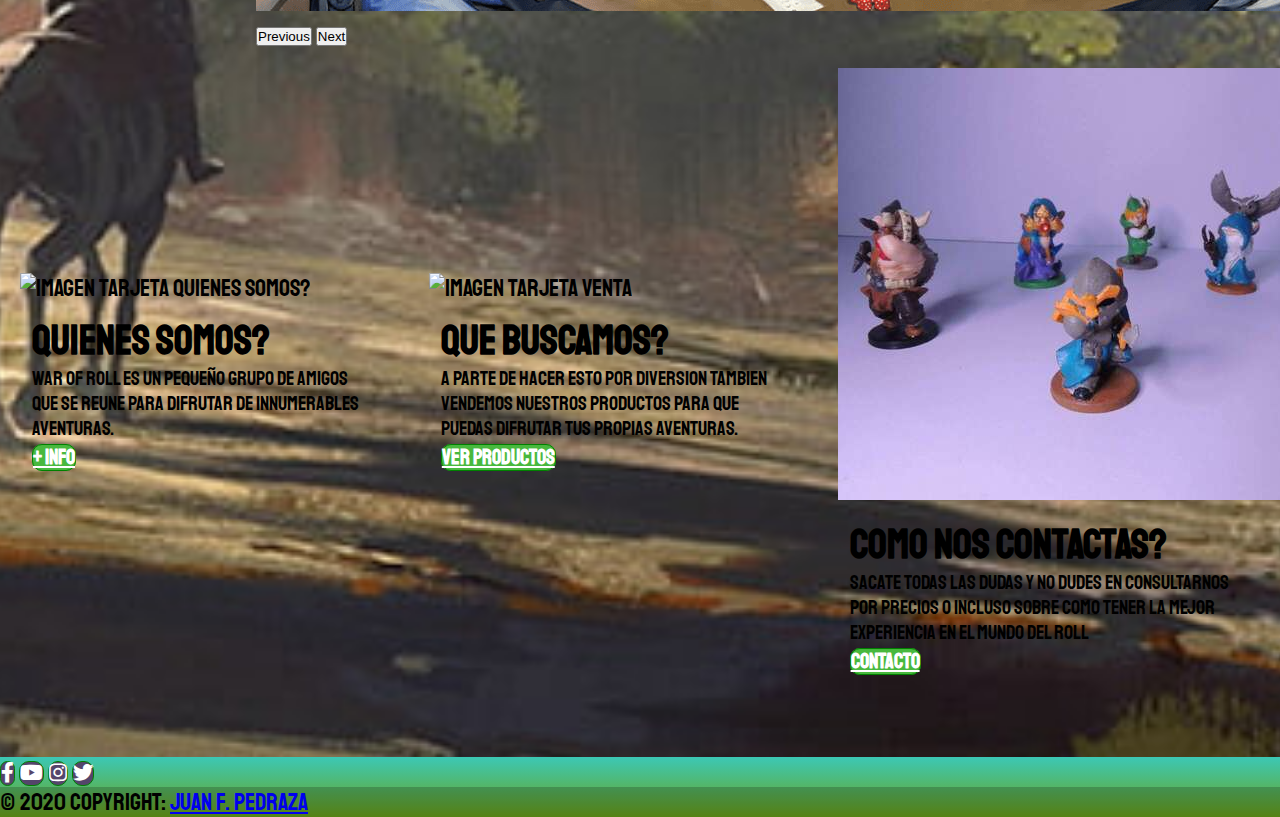
==== commit 3a7f15a1: "Se finiquito la seccion de productos y se corrigieron algunas pequeñeses" ====
--- a/index.html
+++ b/index.html
@@ -126,7 +126,7 @@
   <div class="card-body">
     <h3 class="card-title">Que buscamos?</h3>
     <p class="card-text">A parte de hacer esto por diversion tambien vendemos nuestros productos para que puedas difrutar tus propias aventuras.</p>
-    <a href="#" class="btn btn-primary">Ver productos</a>
+    <a href="html/productos.html" class="btn btn-primary">Ver productos</a>
   </div>
 </div>
 
--- a/css/main.css
+++ b/css/main.css
@@ -139,7 +139,6 @@
   box-shadow: 0px 1px 1px 1px rgba(0, 0, 0, 0.2); }
 
 .btn-c {
-  width: 100%;
   font-size: 12px;
   margin-top: 10px;
   background-color: rgba(56, 147, 243, 0.67);
@@ -247,6 +246,302 @@
   margin: 10px; }
 
 /* fin de personajes */
+.wrapper {
+  padding: 30px;
+  max-width: 1200px;
+  margin: auto; }
+
+.h3 {
+  font-weight: 900; }
+
+.views {
+  font-size: 0.85rem; }
+
+.btn {
+  color: #666;
+  font-size: 0.85rem; }
+
+.btn:hover {
+  color: #61b15a; }
+
+.green-label {
+  background-color: #defadb;
+  color: #48b83e;
+  border-radius: 5px;
+  font-size: 0.8rem;
+  margin: 0 3px; }
+
+.radio,
+.checkbox {
+  padding: 6px 10px; }
+
+.border {
+  border-radius: 12px; }
+
+.options {
+  position: relative;
+  padding-left: 25px; }
+
+.radio label,
+.checkbox label {
+  display: block;
+  font-size: 14px;
+  cursor: pointer;
+  margin: 0; }
+
+.options input {
+  opacity: 0; }
+
+.checkmark {
+  position: absolute;
+  top: 0px;
+  left: 0;
+  height: 20px;
+  width: 20px;
+  background-color: #f8f8f8;
+  border: 1px solid #ddd;
+  border-radius: 50%; }
+
+.options input:checked ~ .checkmark:after {
+  display: block; }
+
+.options .checkmark:after {
+  content: "";
+  width: 9px;
+  height: 9px;
+  display: block;
+  background: white;
+  position: absolute;
+  top: 52%;
+  left: 51%;
+  border-radius: 50%;
+  transform: translate(-50%, -50%) scale(0);
+  transition: 300ms ease-in-out 0s; }
+
+.options input[type="radio"]:checked ~ .checkmark {
+  background: #61b15a;
+  transition: 300ms ease-in-out 0s; }
+
+.options input[type="radio"]:checked ~ .checkmark:after {
+  transform: translate(-50%, -50%) scale(1); }
+
+.count {
+  font-size: 0.8rem; }
+
+label {
+  cursor: pointer; }
+
+.tick {
+  display: block;
+  position: relative;
+  padding-left: 23px;
+  cursor: pointer;
+  font-size: 0.8rem;
+  margin: 0; }
+
+.tick input {
+  position: absolute;
+  opacity: 0;
+  cursor: pointer;
+  height: 0;
+  width: 0; }
+
+.check {
+  position: absolute;
+  top: 1px;
+  left: 0;
+  height: 18px;
+  width: 18px;
+  background-color: #f8f8f8;
+  border: 1px solid #ddd;
+  border-radius: 3px; }
+
+.tick:hover input ~ .check {
+  background-color: #f3f3f3; }
+
+.tick input:checked ~ .check {
+  background-color: #61b15a; }
+
+.check:after {
+  content: "";
+  position: absolute;
+  display: none; }
+
+.tick input:checked ~ .check:after {
+  display: block;
+  transform: rotate(45deg) scale(1); }
+
+.tick .check:after {
+  left: 6px;
+  top: 2px;
+  width: 5px;
+  height: 10px;
+  border: solid white;
+  border-width: 0 3px 3px 0;
+  transform: rotate(45deg) scale(2); }
+
+#country {
+  font-size: 0.8rem;
+  border: none;
+  border-left: 1px solid #ccc;
+  padding: 0px 10px;
+  outline: none;
+  font-weight: 900; }
+
+.close {
+  font-size: 1.2rem; }
+
+div.text-muted {
+  font-size: 0.85rem; }
+
+#sidebar {
+  width: 25%;
+  float: left; }
+
+.category {
+  font-size: 0.9rem;
+  cursor: pointer; }
+
+.badge-primary {
+  background-color: #defadb;
+  color: #48b83e; }
+
+.brand .check {
+  background-color: #fff;
+  top: 3px;
+  border: 1px solid #666; }
+
+.brand .tick {
+  font-size: 1rem;
+  padding-left: 25px; }
+
+.rating {
+  background-color: #fff;
+  border-radius: .25rem; }
+
+.rating .check {
+  background-color: #fff;
+  border: 1px solid #666;
+  top: 0; }
+
+.rating .tick {
+  font-size: 0.9rem;
+  padding-left: 25px; }
+
+.rating .fas.fa-star {
+  color: #ffbb00;
+  padding: 0px 3px; }
+
+.brand .tick:hover input ~ .check,
+.rating .tick:hover input ~ .check {
+  background-color: #f9f9f9; }
+
+.brand .tick input:checked ~ .check,
+.rating .tick input:checked ~ .check {
+  background-color: #61b15a; }
+
+#products {
+  width: 100%;
+  padding-left: 30px;
+  margin: 0; }
+
+.card {
+  margin-top: 20px; }
+
+.card:hover {
+  transform: scale(1.1);
+  transition: all 0.5s ease-in-out;
+  cursor: pointer; }
+
+.card-body {
+  padding: 0.5rem; }
+
+.card-body .description {
+  font-size: 0.78rem;
+  padding-bottom: 8px; }
+
+div.h6,
+h6 {
+  margin: 0; }
+
+.product .fa-star {
+  font-size: 0.9rem; }
+
+.rebate {
+  font-size: 0.9rem; }
+
+.btn.btn-primary {
+  background-color: #48b83e;
+  color: #fff;
+  border: 1px solid #008000;
+  border-radius: 10px;
+  font-weight: 800; }
+
+.btn.btn-primary:hover {
+  background-color: #48b83ee8; }
+
+.clear {
+  clear: both; }
+
+.btn.btn-success {
+  visibility: hidden; }
+
+@media (min-width: 992px) {
+  .filter,
+  #mobile-filter {
+    display: none; } }
+
+@media (min-width: 768px) and (max-width: 991px) {
+  .radio,
+  .checkbox {
+    padding: 6px 10px;
+    width: 49%;
+    float: left;
+    margin: 5px 5px 5px 0px; }
+  .filter,
+  #mobile-filter {
+    display: none; } }
+
+@media (min-width: 576px) and (max-width: 767px) {
+  #sidebar {
+    width: 35%; }
+  #products {
+    width: 65%; }
+  .filter,
+  #mobile-filter {
+    display: none; }
+  .h3 + .ml-auto {
+    margin: 0; } }
+
+@media (max-width: 575px) {
+  .wrapper {
+    padding: 10px; }
+  .h3 {
+    font-size: 1.3rem; }
+  #sidebar {
+    display: none; }
+  #products {
+    width: 100%;
+    float: none; }
+  #products {
+    padding: 0; }
+  .clear {
+    float: left;
+    width: 80%; }
+  .btn.btn-success {
+    visibility: visible;
+    margin: 10px 0px;
+    color: #fff;
+    padding: 0.2rem 0.1rem;
+    width: 20%; }
+  .green-label {
+    width: 50%; }
+  .btn.text-success {
+    padding: 0; }
+  .content,
+  #mobile-filter {
+    clear: both; } }
+
 /* estilo al boton de volver atras */
 .boton-home {
   color: #faffe0;
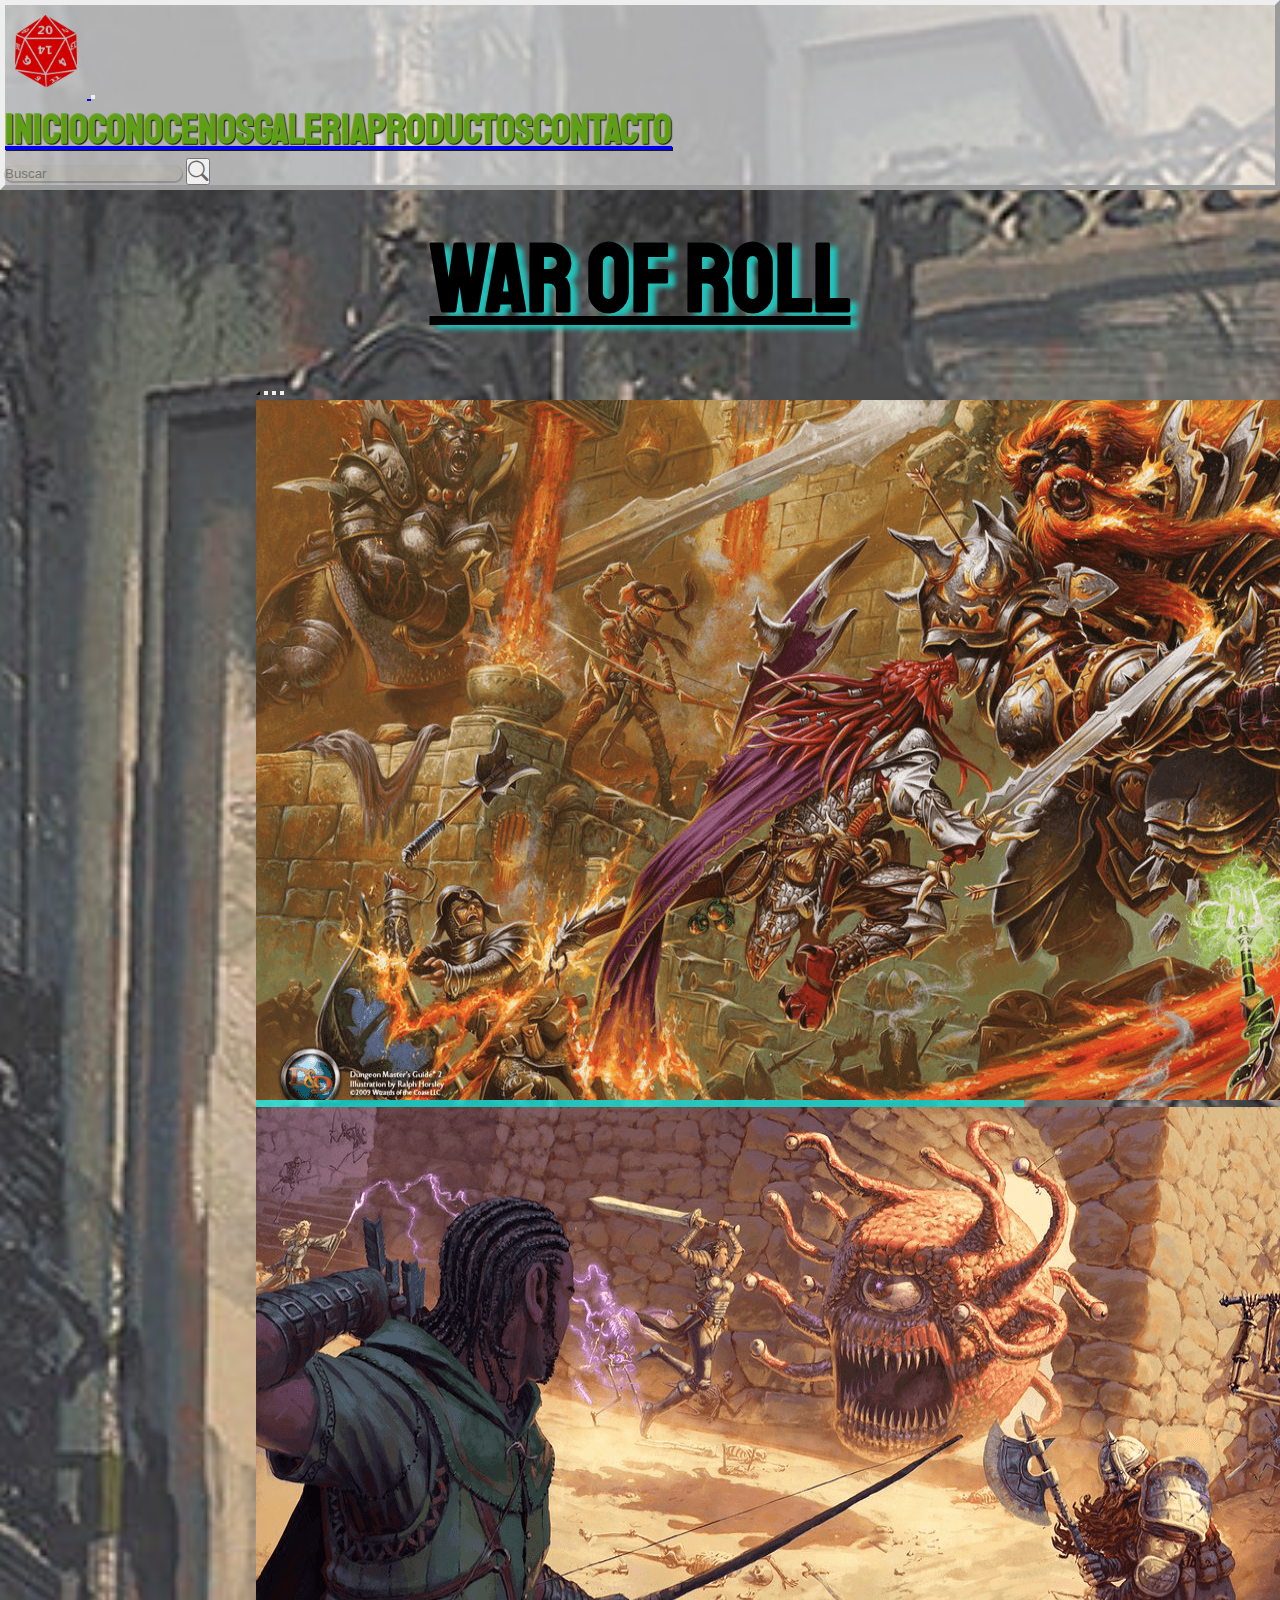
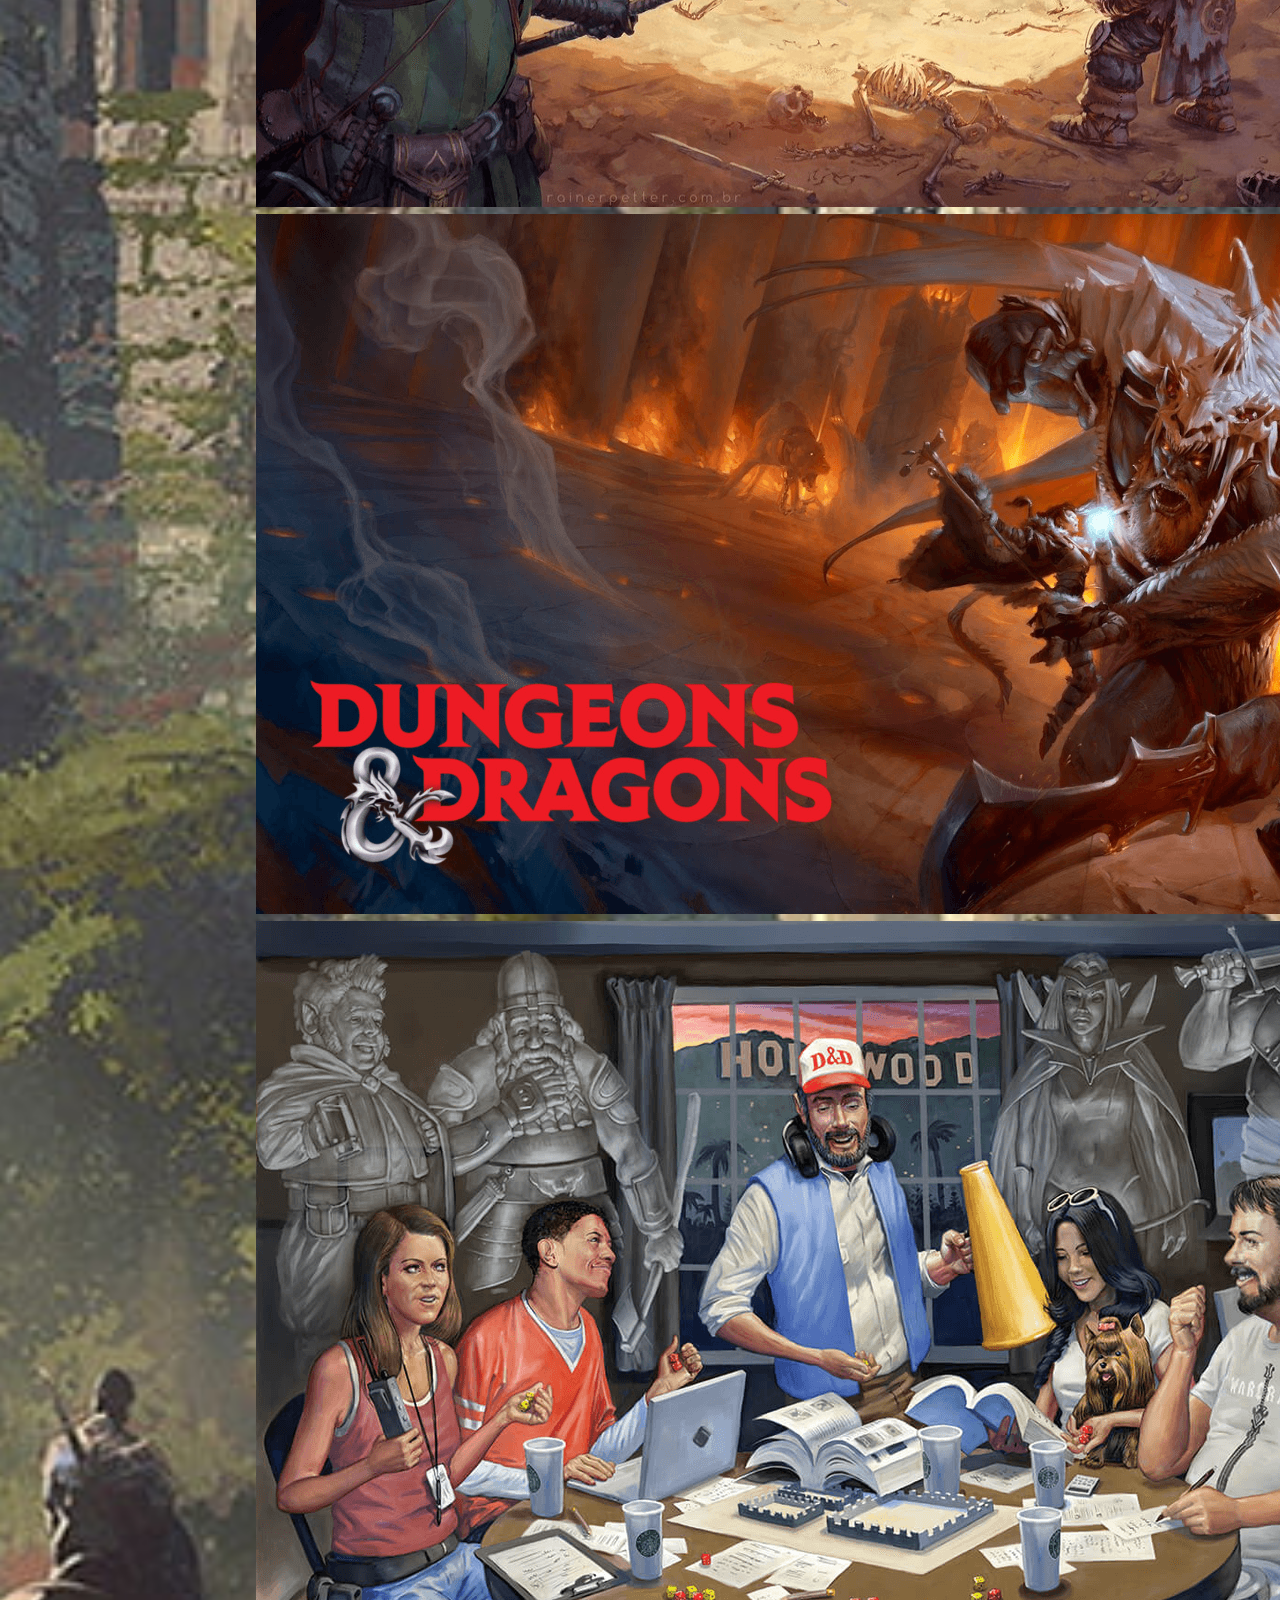
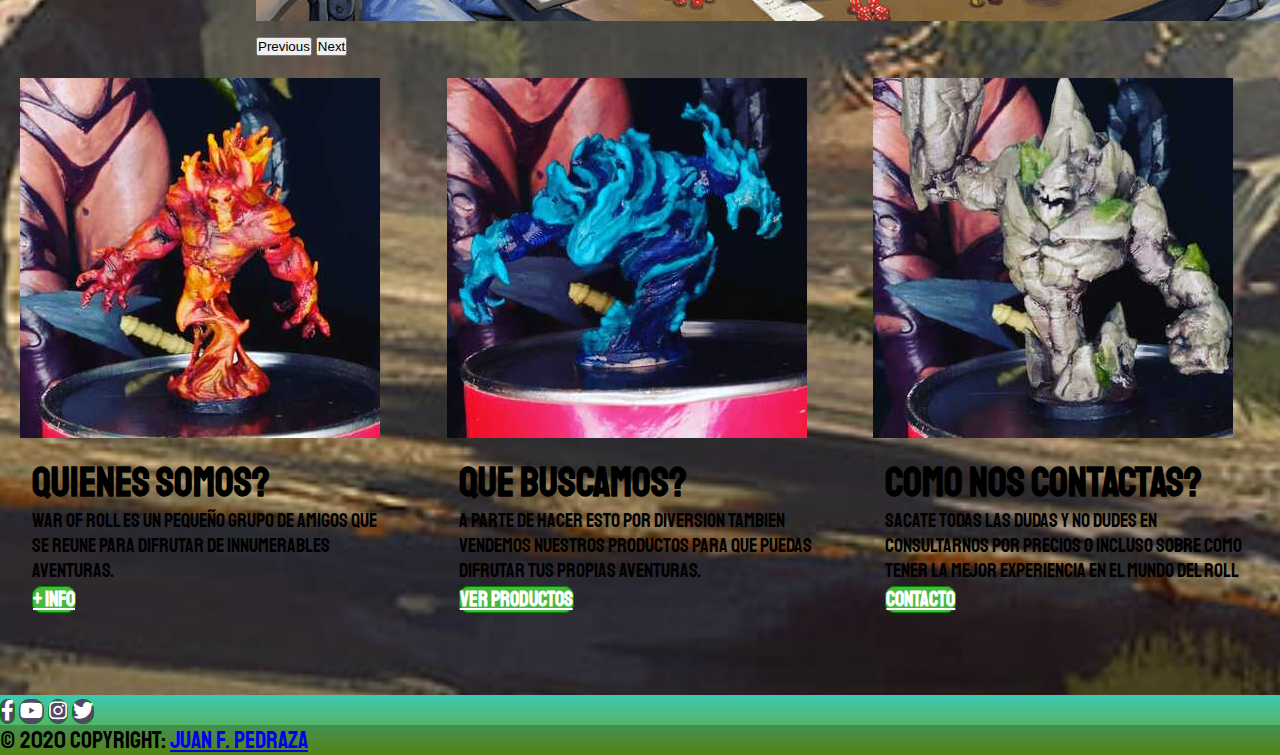
==== commit a9de8448: "se implemento una mejor galeria y correcciones menores" ====
--- a/index.html
+++ b/index.html
@@ -113,7 +113,7 @@
 
 <section class="cards-flex"> 
 <div class="card card-fix";>
-  <img class="img-fluid" src="img/galeria/img (1).jpg" alt="Imagen tarjeta quienes somos?">
+  <img class="img-fluid" src="img/galeria/img (1).jpeg" alt="Imagen tarjeta quienes somos?">
   <div class="card-body">
     <h3 class="card-title">Quienes somos?</h3>
     <p class="card-text">War of roll es un pequeño grupo de amigos que se reune para difrutar de innumerables aventuras.</p>
@@ -122,7 +122,7 @@
 </div>
 
 <div class="card card-fix">
-  <img class="img-fluid" src="img/galeria/img (2).jpg" alt="Imagen tarjeta venta">
+  <img class="img-fluid" src="img/galeria/img (2).jpeg" alt="Imagen tarjeta venta">
   <div class="card-body">
     <h3 class="card-title">Que buscamos?</h3>
     <p class="card-text">A parte de hacer esto por diversion tambien vendemos nuestros productos para que puedas difrutar tus propias aventuras.</p>
@@ -131,7 +131,7 @@
 </div>
 
 <div class="card card-fix">
-  <img class="img-fluid" src="img/galeria/img (3).jpg" alt="Imagen tarjeta contacto">
+  <img class="img-fluid" src="img/galeria/img (3).jpeg" alt="Imagen tarjeta contacto">
   <div class="card-body">
     <h3 class="card-title">Como nos contactas?</h3>
     <p class="card-text">Sacate todas las dudas y no dudes en consultarnos por precios o incluso sobre como tener la mejor experiencia en el mundo del roll</p>
--- a/css/main.css
+++ b/css/main.css
@@ -120,14 +120,14 @@
     width: 50%; } }
 
 .text-muted {
-  font-size: 13px;
+  font-size: 20px;
   font-weight: bold; }
 
 .form-title {
   font-weight: bold; }
 
 .form-group label {
-  font-size: 11px;
+  font-size: 15px;
   font-weight: bold;
   padding-left: 5px;
   color: #828282; }
@@ -596,33 +596,31 @@
   background-color: #faffe0;
   resize: none; }
 
-/* Comienzo galeria con grid, dios me ayude (? */
-.grid-galeria {
-  display: grid;
-  grid-auto-rows: 1fr;
-  grid-gap: 5px;
-  grid-auto-flow: row dense;
-  margin: 20px;
-  margin-bottom: 50px; }
-
-@media all and (min-width: 320px) {
-  .grid-galeria {
-    grid-template-columns: repeat(2, 1fr); } }
-
-@media all and (min-width: 768px) {
-  .grid-galeria {
-    grid-template-columns: repeat(3, 1fr); } }
-
-@media all and (min-width: 1024px) {
-  .grid-galeria {
-    grid-template-columns: repeat(5, 1fr); } }
-
-.grid-galeria__img {
-  width: 100%;
-  height: 100%;
-  object-fit: cover; }
-
-/* fin de grid */
+.gallery {
+  display: flex;
+  flex-wrap: wrap;
+  align-items: center;
+  justify-content: center; }
+
+.gallery div img {
+  -moz-box-shadow: 3px 3px 5px 6px #ccc;
+  -webkit-box-shadow: 3px 3px 5px 6px #ccc;
+  box-shadow: 3px 3px 5px 6px #ccc;
+  margin: 20px; }
+
+.shrink img:hover {
+  cursor: pointer;
+  border-radius: 0px;
+  -webkit-transform: scale(1.2, 1.2);
+  -webkit-transition-timing-function: ease-out;
+  -moz-transform: scale(1.2, 1.2);
+  -moz-transition-timing-function: ease-out;
+  -ms-transform: scale(1.2, 1.2);
+  -ms-transition-timing-function: ease-out;
+  -webkit-transition-duration: 500ms;
+  -moz-transition-duration: 500ms;
+  -ms-transition-duration: 500ms; }
+
 @media (min-width: 320px) {
   h1 {
     font-size: 3em; }
@@ -671,7 +669,7 @@
   text-shadow: 7px 4px 5px rgba(24, 221, 211, 0.815);
   font-weight: 5px;
   text-decoration: underline;
-  margin-bottom: 50px; }
+  margin: 30px; }
 
 @media (min-width: 320px) {
   p {
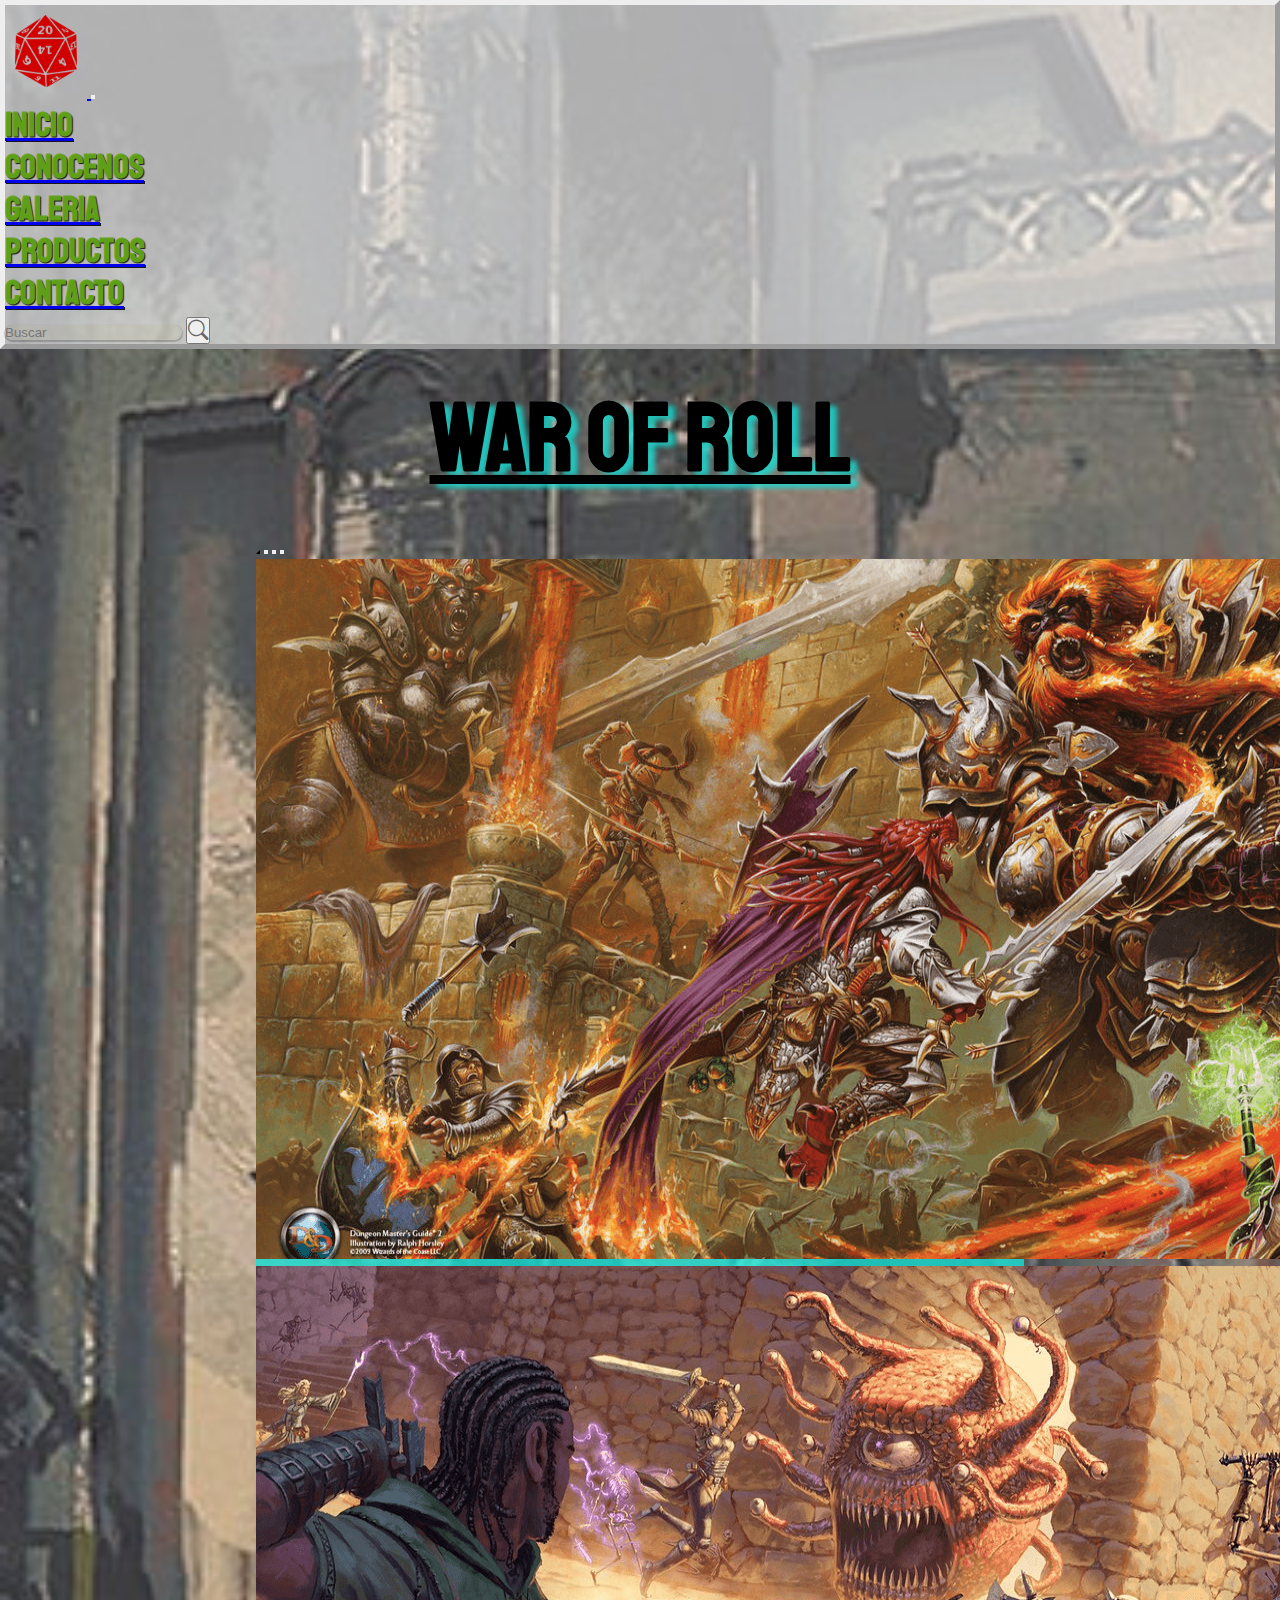
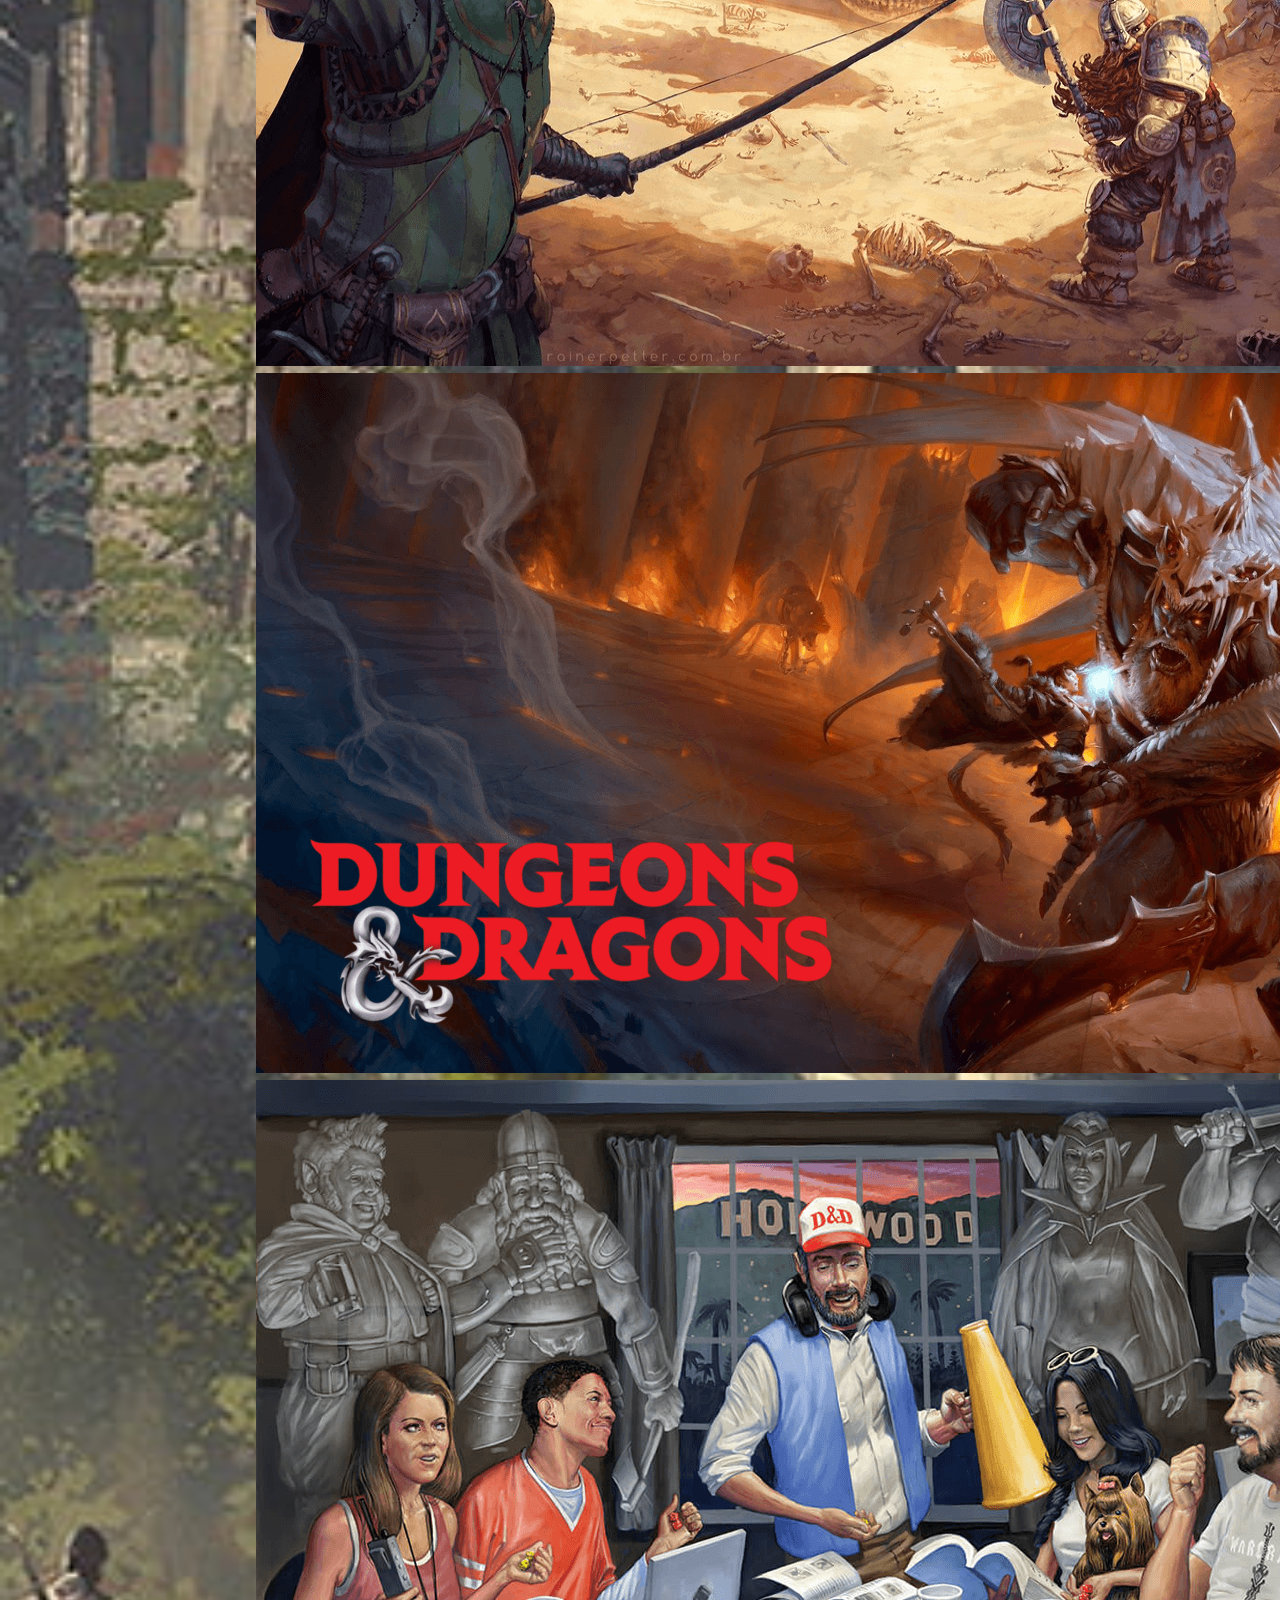
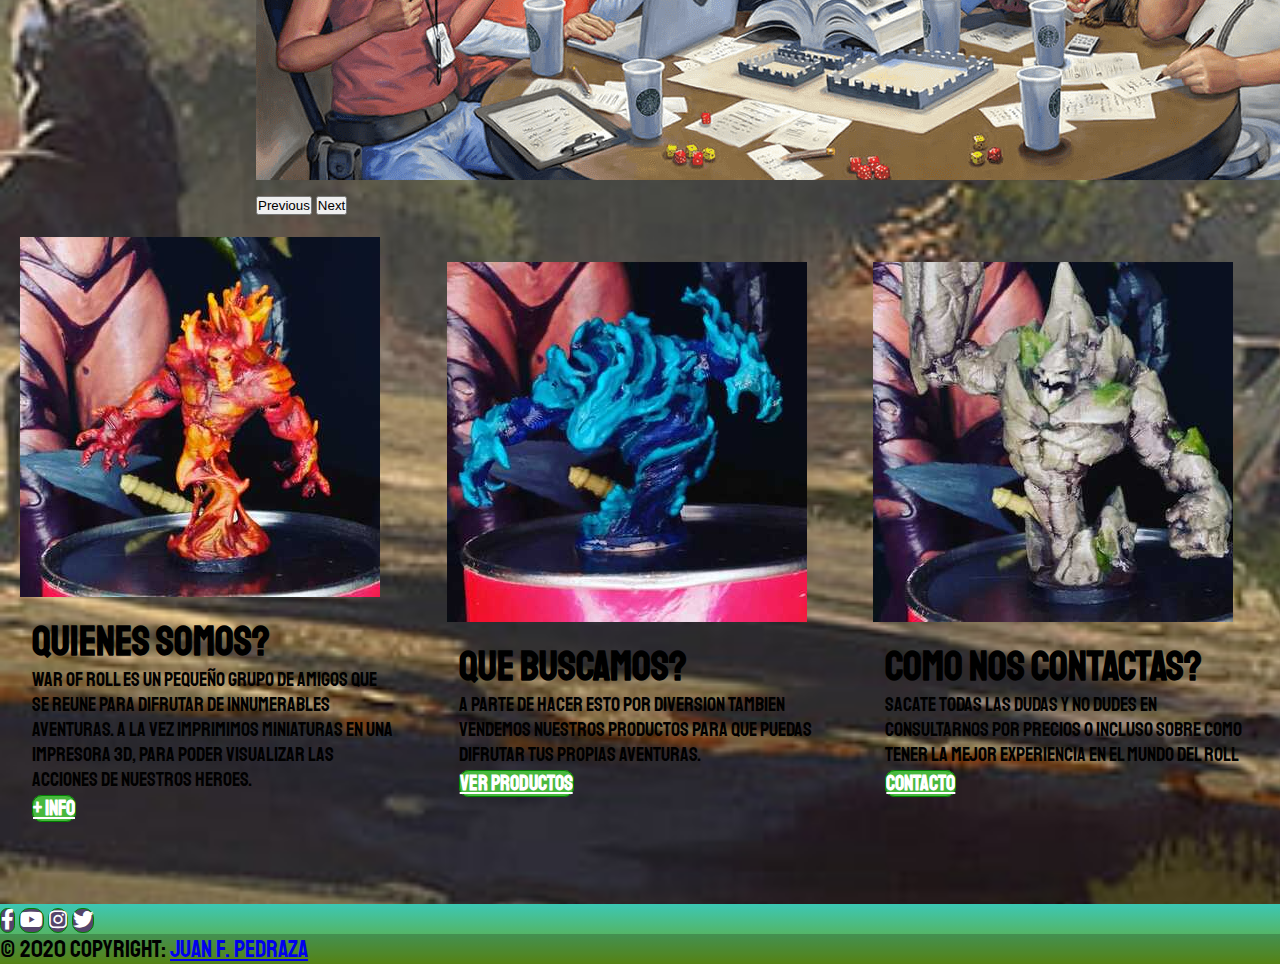
==== commit 9467bcaf: "se termino la seccion de conocenos y se solucionaron algunas cositas, con esto doy por finalizada la" ====
--- a/index.html
+++ b/index.html
@@ -116,7 +116,7 @@
   <img class="img-fluid" src="img/galeria/img (1).jpeg" alt="Imagen tarjeta quienes somos?">
   <div class="card-body">
     <h3 class="card-title">Quienes somos?</h3>
-    <p class="card-text">War of roll es un pequeño grupo de amigos que se reune para difrutar de innumerables aventuras.</p>
+    <p class="card-text">War of roll es un pequeño grupo de amigos que se reune para difrutar de innumerables aventuras. A la vez imprimimos miniaturas en una impresora 3D, para poder visualizar las acciones de nuestros heroes.</p>
     <a href="html/conocenos.html" class="btn btn-primary" data-toggle="modal" data-target="#mas-info">+ info</a>
   </div>
 </div>
--- a/css/main.css
+++ b/css/main.css
@@ -117,7 +117,7 @@
 
 @media all and (min-width: 1024px) {
   .container-contact {
-    width: 50%; } }
+    width: 70%; } }
 
 .text-muted {
   font-size: 20px;
@@ -151,7 +151,7 @@
   outline: 0;
   box-shadow: 0 1px 1px 1px rgba(0, 123, 255, 0.25); }
 
-ul {
+.contact-list {
   list-style: none;
   display: flex;
   flex-wrap: wrap;
@@ -623,20 +623,6 @@
 
 @media (min-width: 320px) {
   h1 {
-    font-size: 3em; }
-  h2 {
-    font-size: 1em; }
-  h3 {
-    font-size: 0.7em; }
-  h4 {
-    font-size: 0.4em; }
-  h5 {
-    font-size: 0.1em; }
-  h6 {
-    font-size: 0em; } }
-
-@media (min-width: 768px) {
-  h1 {
     font-size: 3.5em; }
   h2 {
     font-size: 1.5em; }
@@ -648,6 +634,20 @@
     font-size: 0.6em; }
   h6 {
     font-size: 0.5em; } }
+
+@media (min-width: 768px) {
+  h1 {
+    font-size: 3.75em; }
+  h2 {
+    font-size: 1.75em; }
+  h3 {
+    font-size: 1.45em; }
+  h4 {
+    font-size: 1.15em; }
+  h5 {
+    font-size: 0.85em; }
+  h6 {
+    font-size: 0.75em; } }
 
 @media (min-width: 1024px) {
   h1 {
@@ -671,16 +671,21 @@
   text-decoration: underline;
   margin: 30px; }
 
+.subtitulo {
+  font-size: 40px;
+  text-shadow: 7px 4px 5px rgba(24, 221, 211, 0.815);
+  font-weight: 5px; }
+
 @media (min-width: 320px) {
-  p {
-    font-size: 10px; } }
+  p, li {
+    font-size: 16px; } }
 
 @media (min-width: 768px) {
-  p {
-    font-size: 15px; } }
+  p, li {
+    font-size: 18px; } }
 
 @media (min-width: 1024px) {
-  p {
+  p, li {
     font-size: 20px; } }
 
 /* Prueba de estilos en tabla */
